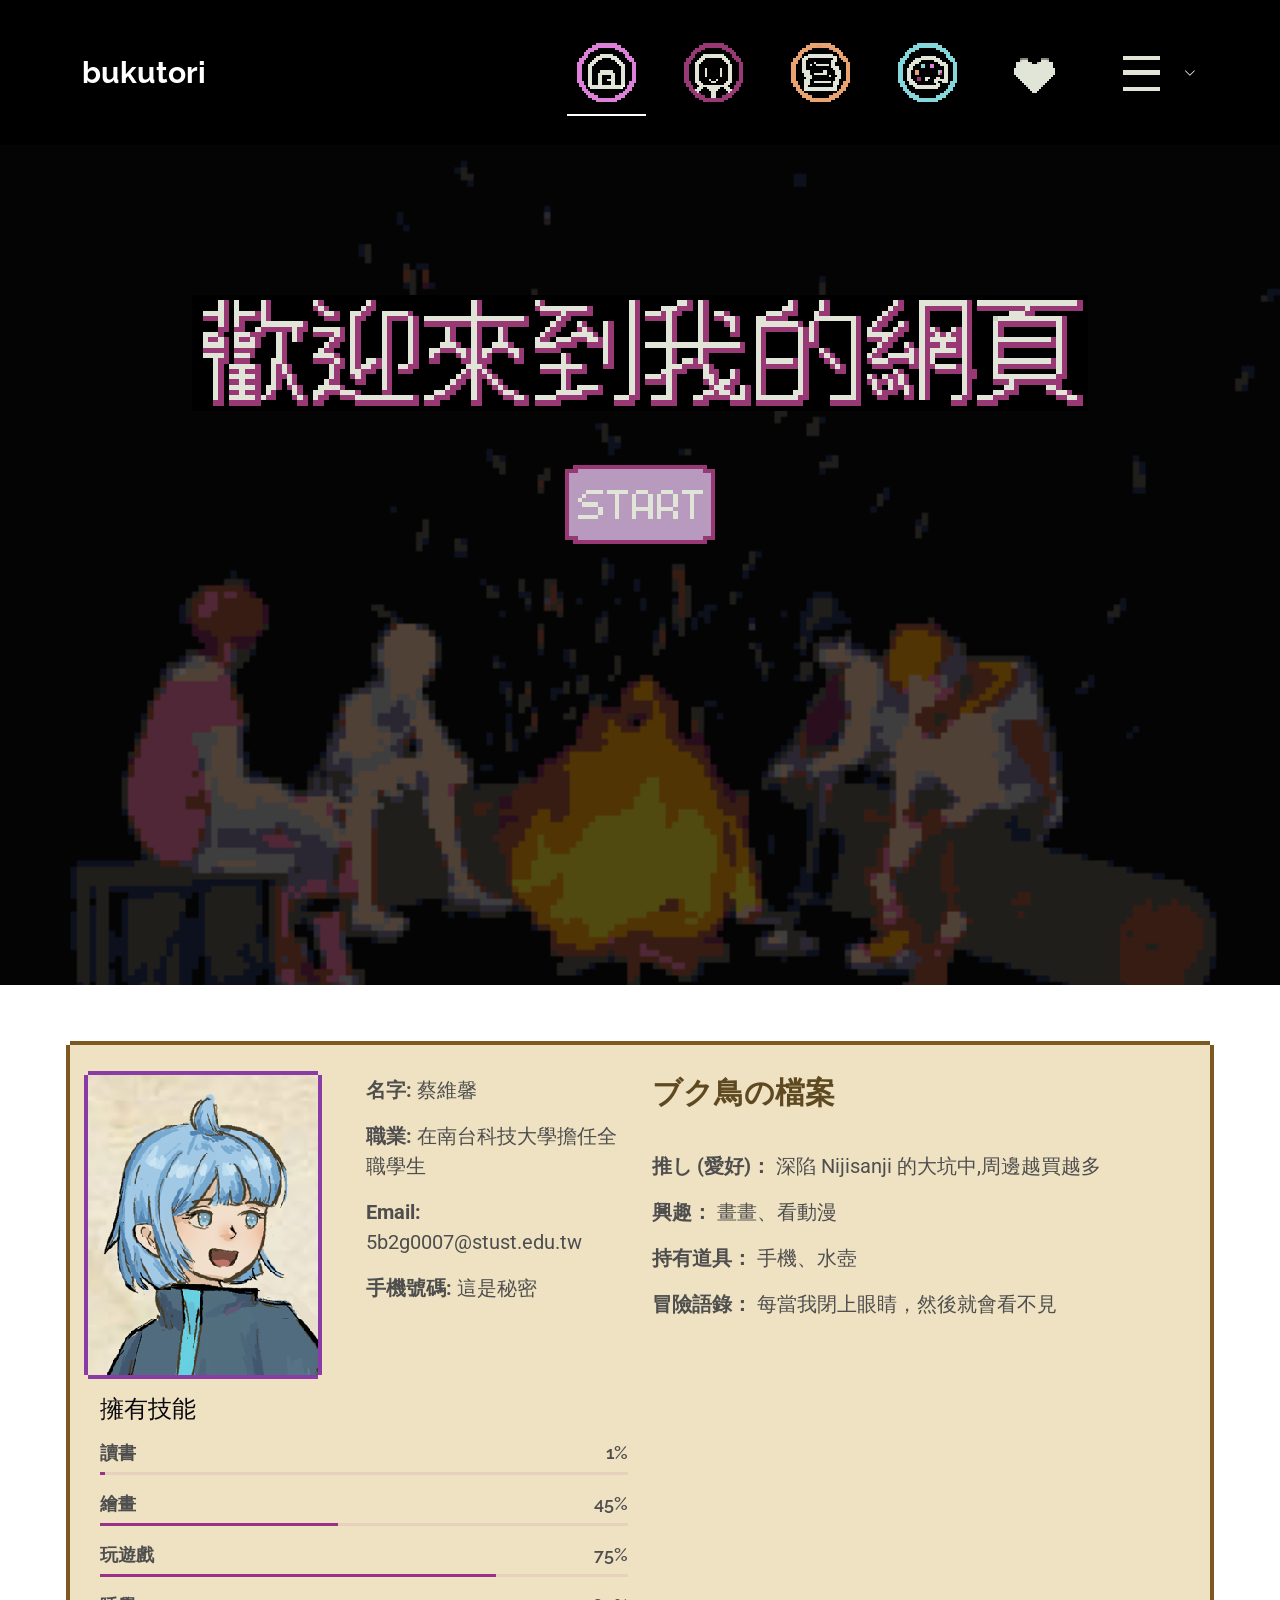
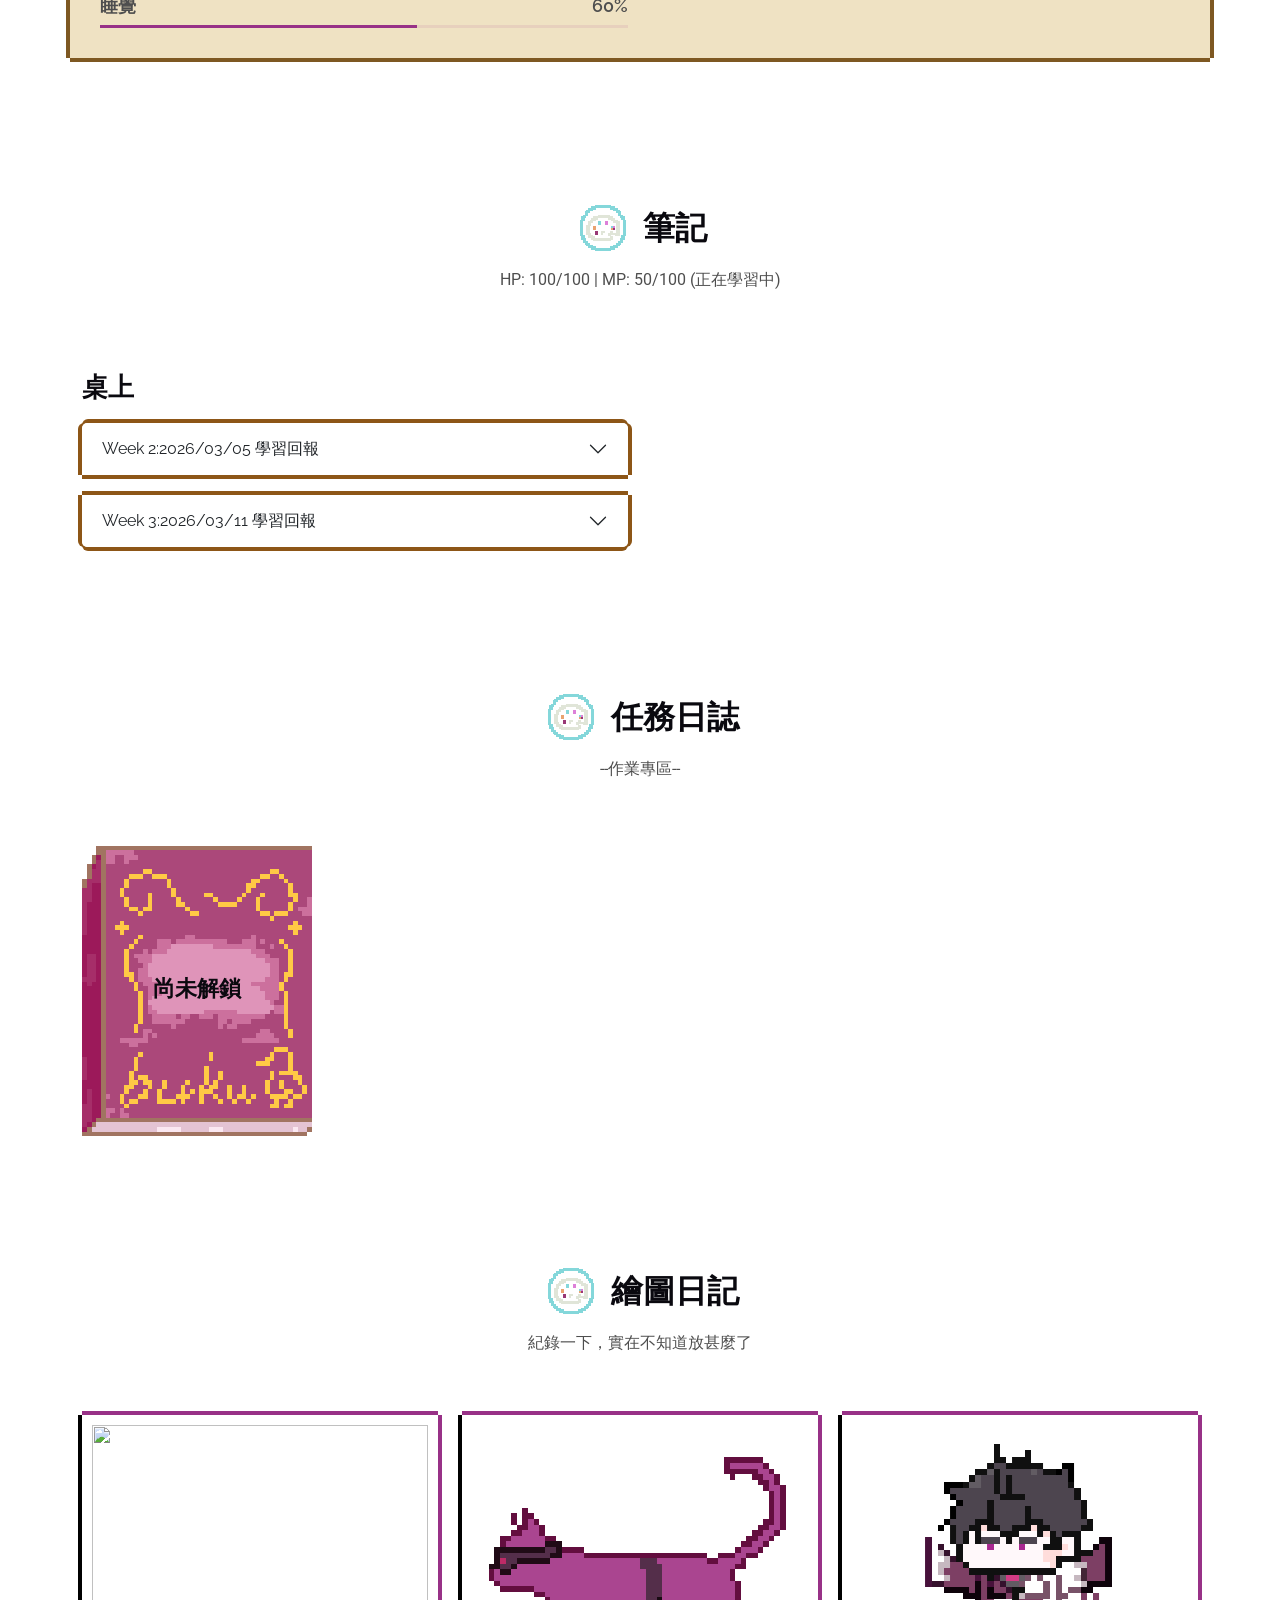
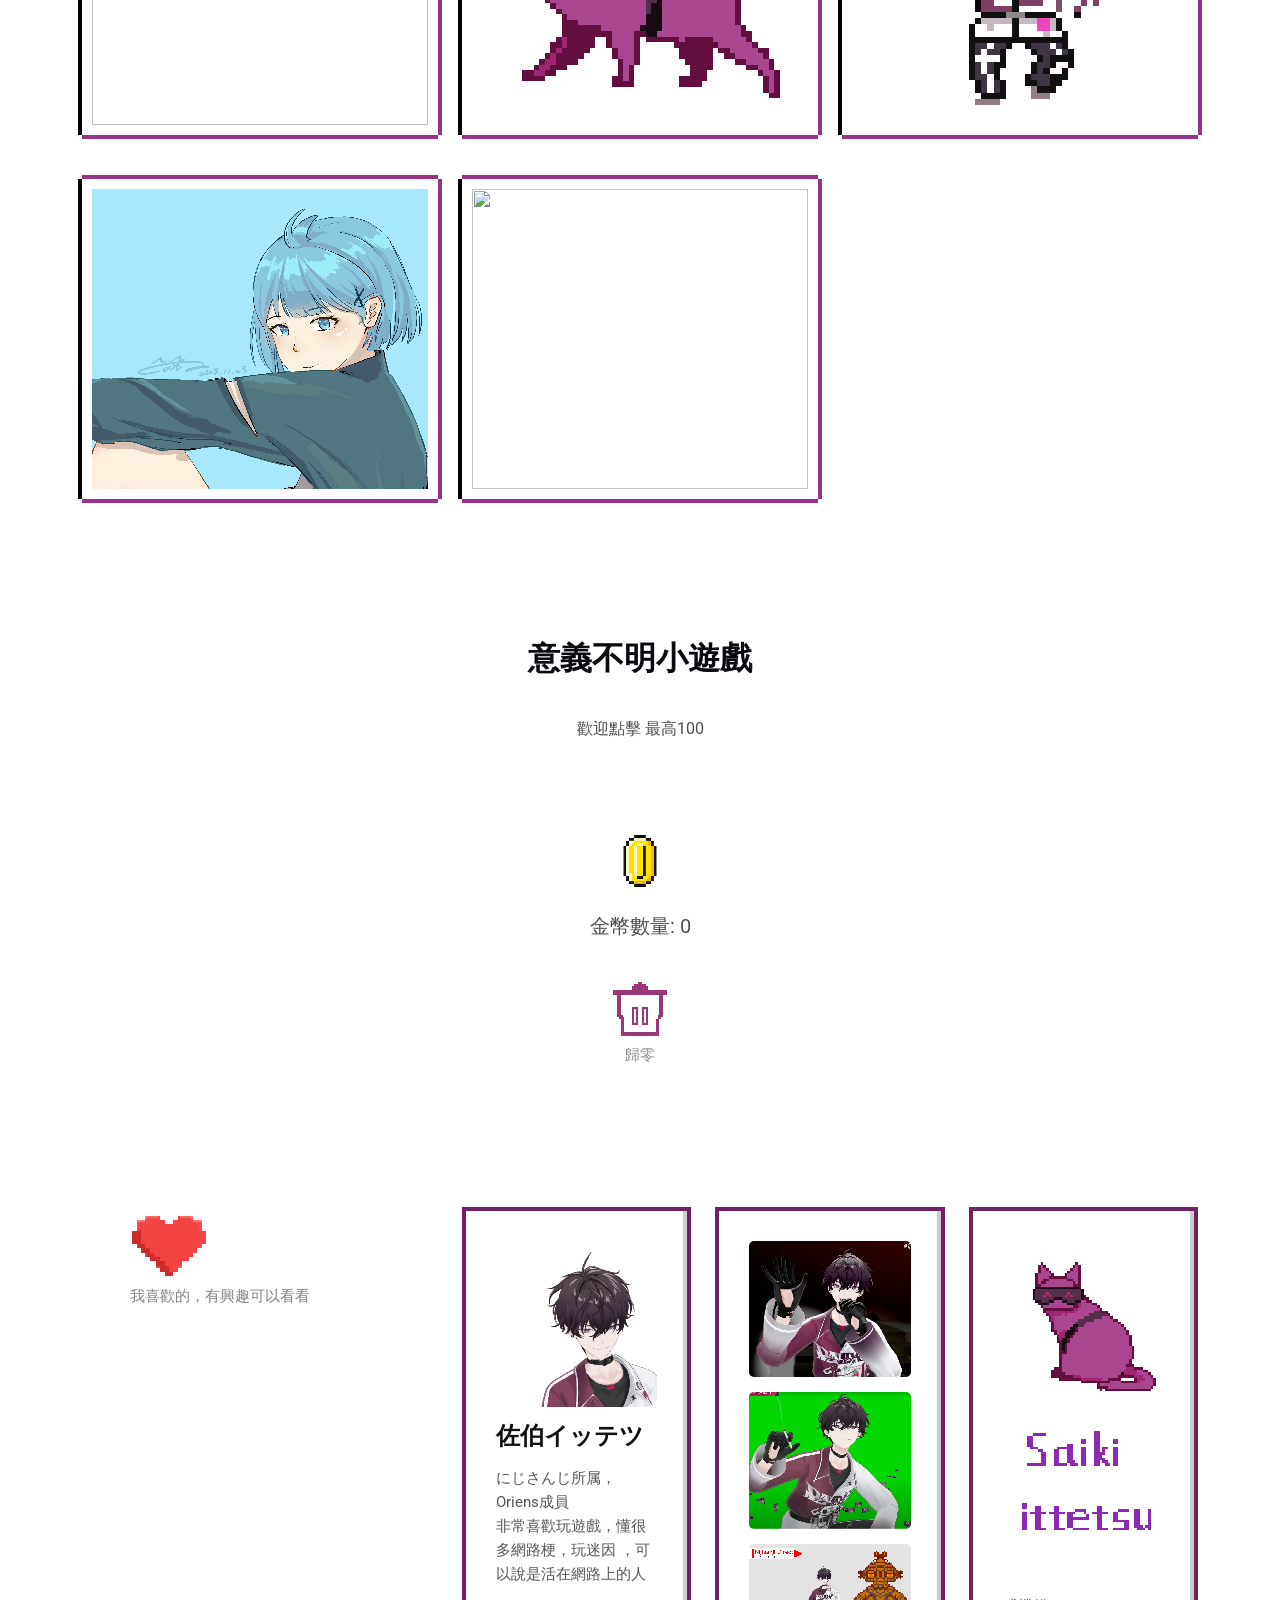
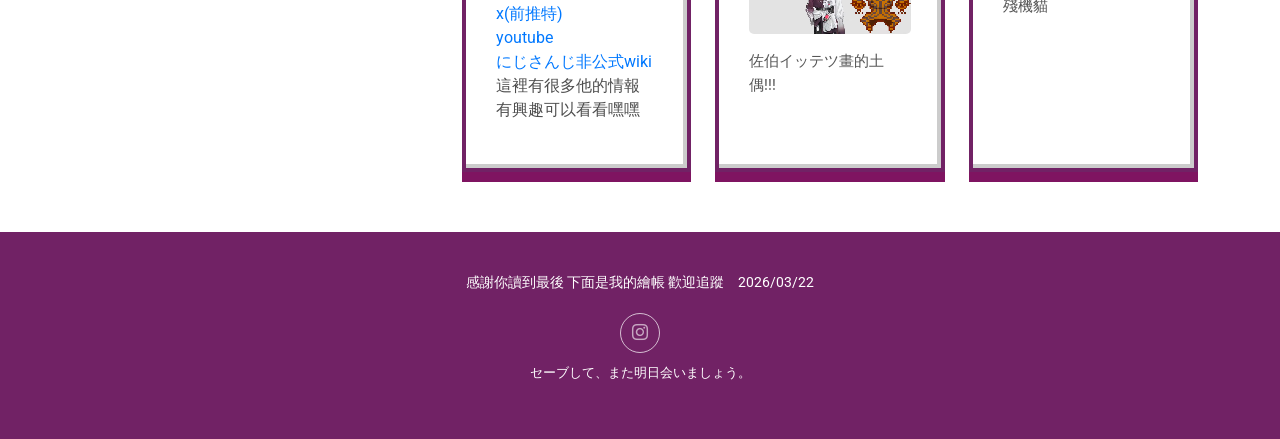
==== index.html @ d14d0353 "增加了新作頁面面" ====
<!DOCTYPE html>
<html lang="en">

<head>
  <meta charset="utf-8">
  <meta content="width=device-width, initial-scale=1.0" name="viewport">
  <title>個人網站</title>
  <meta name="description" content="">
  <meta name="keywords" content="">

  <!-- Favicons -->
  <link href="assets/img/portfolio/saikiittetsu2_scaled_16x_pngcrushed.png" rel="icon">
  <link href="assets/img/apple-touch-icon.png" rel="apple-touch-icon">

  <!-- Fonts -->
  <link href="https://fonts.googleapis.com" rel="preconnect">
  <link href="https://fonts.gstatic.com" rel="preconnect" crossorigin>
  <link href="https://fonts.googleapis.com/css2?family=Roboto:ital,wght@0,100;0,300;0,400;0,500;0,700;0,900;1,100;1,300;1,400;1,500;1,700;1,900&family=Poppins:ital,wght@0,100;0,200;0,300;0,400;0,500;0,600;0,700;0,800;0,900;1,100;1,200;1,300;1,400;1,500;1,600;1,700;1,800;1,900&family=Raleway:ital,wght@0,100;0,200;0,300;0,400;0,500;0,600;0,700;0,800;0,900;1,100;1,200;1,300;1,400;1,500;1,600;1,700;1,800;1,900&display=swap" rel="stylesheet">

  <!-- Vendor CSS Files -->
  <link href="assets/vendor/bootstrap/css/bootstrap.min.css" rel="stylesheet">
  <link href="assets/vendor/bootstrap-icons/bootstrap-icons.css" rel="stylesheet">
  <link href="assets/vendor/aos/aos.css" rel="stylesheet">
  <link href="assets/vendor/glightbox/css/glightbox.min.css" rel="stylesheet">
  <link href="assets/vendor/swiper/swiper-bundle.min.css" rel="stylesheet">

  <!-- Main CSS File -->
  <link href="assets/css/main.css" rel="stylesheet">

  <!-- =======================================================
  * Template Name: DevFolio
  * Template URL: https://bootstrapmade.com/devfolio-bootstrap-portfolio-html-template/
  * Updated: Aug 07 2024 with Bootstrap v5.3.3
  * Author: BootstrapMade.com
  * License: https://bootstrapmade.com/license/
  ======================================================== -->
</head>

<body class="index-page">

  <header id="header" class="header d-flex align-items-center sticky-top">
    <div class="container-fluid container-xl position-relative d-flex align-items-center justify-content-between">

      <a href="index.html" class="logo d-flex align-items-center">
        <!-- Uncomment the line below if you also wish to use an image logo -->
        <!-- <img src="assets/img/logo.png" alt=""> -->
        <h1 class="sitename">bukutori</h1>
      </a>

      <nav id="navmenu" class="navmenu">
  <ul>
    <li>
      <a href="#hero" class="active">
        <img src="assets/img/botton/1.png" alt="首頁" class="nav-pixel-icon">
         </a>
    </li>

    <li>
      <a href="#about">
        <img src="assets/img/botton/12.png" alt="關於我" class="nav-pixel-icon">
      </a>
    </li>

    <li>
      <a href="#services">
        <img src="assets/img/botton/13.png" alt="任務日誌" class="nav-pixel-icon">
      </a>
    </li>

    <li>
      <a href="#portfolio">
        <img src="assets/img/botton/14.png" alt="繪圖日記" class="nav-pixel-icon">
      </a>
    </li>

    <li>
      <a href="#faq">
        <img src="assets/img/like2.png" alt="喜歡的" class="nav-pixel-icon">
      </a>
    </li>
    
    <li class="dropdown">
      <a href="#">
        <img src="assets/img/botton/15.png" alt="快選單" class="nav-pixel-icon">
     <i class="bi bi-chevron-down toggle-dropdown"></i>
      </a>
      <ul>
        <li><a href="world.html">作業1</a></li>
        </ul>
    </li>
  </ul>
  <i class="mobile-nav-toggle d-xl-none bi bi-list"></i>
</nav>
    </div>
  </header>

  <main class="main">
    
    <section id="hero" class="hero section dark-background">

      <img src="assets/img/portfolio/oriens.png" alt="" data-aos="fade-in">

      <div class="container d-flex flex-column align-items-center justify-content-center text-center" data-aos="fade-up" data-aos-delay="100">
        
        <img id="retro-title-logo" src="assets/img/portfolio/123456.png" alt="歡迎來到我的網頁" style="
            image-rendering: pixelated;
            max-width: 70%;          
            height: auto;
            margin: 20px auto 30px auto; 
        ">

        <div style="margin-top: 10px;"> <a href="#about">
            <img src="assets/img/botton/2.png" alt="START" class="pixel-start-btn">
          </a>
        </div>

      </div> </section></main>

    <!-- About Section -->
    <section id="about" class="about section">

      <div class="container" data-aos="fade-up" data-aos-delay="100">

        <div class="row gy-4">
          <div class="col-md-6">

            <div class="row justify-content-between gy-4 ">
              <div class="col-lg-5">
                <img src="assets/img/螢幕擷取畫面 2026-03-18 231330.png" class="img-fluid" alt="">
              </div>
              
              <div class="col-lg-7 about-info ps-lg-5" style="font-size: 20px;">
                <p><strong>名字: </strong> <span>蔡維馨</span></p>
                <p><strong>職業: </strong> <span>在南台科技大學擔任全職學生</span></p>
                <p><strong>Email: </strong> <span>5b2g0007@stust.edu.tw</span></p>
                <p><strong>手機號碼: </strong> <span>這是秘密</span></p>
              </div>
            </div>
            <div class="skills-content skills-animation">

              <h4>擁有技能</h4>

              <div class="progress">
                <span class="skill"><span>讀書</span> <i class="val">1%</i></span>
                <div class="progress-bar-wrap">
                  <div class="progress-bar" role="progressbar" aria-valuenow="1" aria-valuemin="0" aria-valuemax="100"></div>
                </div>
              </div><!-- End Skills Item -->

              <div class="progress">
                <span class="skill"><span>繪畫</span> <i class="val">45%</i></span>
                <div class="progress-bar-wrap">
                  <div class="progress-bar" role="progressbar" aria-valuenow="45" aria-valuemin="0" aria-valuemax="100"></div>
                </div>
              </div><!-- End Skills Item -->

              <div class="progress">
                <span class="skill"><span>玩遊戲</span> <i class="val">75%</i></span>
                <div class="progress-bar-wrap">
                <div class="progress-bar" role="progressbar" aria-valuenow="75" aria-valuemin="0" aria-valuemax="100"></div>
             </div>
              </div><!-- End Skills Item -->

              <div class="progress">
                <span class="skill"><span>睡覺</span> <i class="val">60%</i></span>
                <div class="progress-bar-wrap">
                  <div class="progress-bar" role="progressbar" aria-valuenow="60" aria-valuemin="0" aria-valuemax="100"></div>
                </div>
              </div><!-- End Skills Item -->

            </div>
          </div>

          <div class="col-md-6">
            <div class="about-me">
              <h4>ブク鳥の檔案</h4>
              <p><strong>推し (愛好)：</strong> <span>深陷 Nijisanji 的大坑中,周邊越買越多</span></p>
              <p><strong>興趣：</strong> <span>畫畫、看動漫</span></p>
              <p><strong>持有道具：</strong> <span>手機、水壺</span></p>
              <p><strong>冒險語錄：</strong> <span>每當我閉上眼睛，然後就會看不見</span></p>
            </div>
          </div>
        </div>

      </div>

    </section><!-- /About Section -->

    <!-- Resume Section -->
    <section id="resume" class="resume section">

      <!-- Section Title -->
       <div class="container section-title" data-aos="fade-up">
        <div class="title-wrapper">
          <img src="assets/img/botton/14.png" alt="icon" class="title-icon">
          <h2>筆記</h2>
        </div>
        <p>HP: 100/100 | MP: 50/100 (正在學習中)</p>
      </div>
    <!-- End Section Title -->

      <div class="container">

        <div class="row">

          <div class="col-lg-6" data-aos="fade-up" data-aos-delay="100">
            <h3 class="resume-title">桌上</h3>

            <div class="accordion" id="studyLogAccordion">
  
            <div class="accordion-item" >           
              <h2 class="accordion-header" id="headingOne">
              <button class="accordion-button collapsed" type="button" data-bs-toggle="collapse" data-bs-target="#log1" aria-expanded="false" aria-controls="log1" >
                Week 2:2026/03/05 學習回報
              </button>
            </h2>
            <div id="log1" class="accordion-collapse collapse" aria-labelledby="headingOne" data-bs-parent="#studyLogAccordion">
              <div class="accordion-body" style="background: #f0e0bf; color: #000;">
                <p><em>今天教了：</em></p>
                <ul>
                  <li>border</li>
                  <p>
                  <span style="color: rgb(97, 119, 197);">border-color</span> 顏色預設位置 上(top),右(right), 下(bottom), 左(left)
                   寬度 樣式 顏色<br>
                  <span style="color: rgb(97, 119, 197);">border-radius</span> 園角 border-radius: 10px; /* 輕微圓角 */<br>
                  <span style="color: rgb(97, 119, 197);">border-width</span>：線條的厚度（2px, 0.5rem, thin）border-width: 2px<br>
                  <span style="color: rgb(97, 119, 197);">border-style</span>：線條的樣子。這是必填項，沒寫就看不見<br>
                  <span style="color: rgb(97, 119, 197);">solid</span> (實線)<br>
                  <span style="color: rgb(97, 119, 197);">dashed</span> (虛線)<br>
                  <span style="color: rgb(97, 119, 197);">dotted</span> (點線)<br>
                  <span style="color: rgb(97, 119, 197);">double</span> (雙線)</p>
                  <li>Box Model</li>
                  <p>??待解鎖??</p>
                </ul>
              </div>
            </div>
          </div>
<!--複製區域-->
         <div class="accordion-item">
  <h2 class="accordion-header" id="headingTwo">
    <button class="accordion-button collapsed" type="button" data-bs-toggle="collapse" data-bs-target="#log2" aria-expanded="false" aria-controls="log2" >
      Week 3:2026/03/11 學習回報
    </button>
  </h2>
  <div id="log2" class="accordion-collapse collapse" aria-labelledby="headingTwo" data-bs-parent="#studyLogAccordion">
    <div class="accordion-body" style="background: #f0e0bf; color: #000;">
      <p><em>今天教了：</em></p>
      <ul>
        <li>???待解鎖???</li>
        <li>???待解鎖???</li>
        <li>???待解鎖???</li>
      </ul>
    </div>
  </div>
</div>
<!---->
  </div>

    </section><!-- /Resume Section -->

    <!-- Services Section -->
    <section id="services" class="services section">

      <!-- Section Title -->
       <div class="container section-title" data-aos="fade-up">
        <div class="title-wrapper">
          <img src="assets/img/botton/14.png" alt="icon" class="title-icon">
          <h2>任務日誌</h2>
        </div>
        <p>--作業專區--</p>
      </div>
     <!-- End Section Title -->

      <div class="container">

        <div class="row gy-4">

          <div class="col-lg-4 col-md-6" data-aos="fade-up" data-aos-delay="100">
            <div class="service-item  position-relative">
              <div class="icon"><i class="bi bi-activity"></i></div>
               <a href="world.html" class="stretched-link">
                <h3>尚未解鎖</h3>
              </a>
            </div>
          </div><!-- End Service Item -->

        </div>
      </div>

    </section><!-- /Services Section -->

    <!-- Portfolio Section -->
    <section id="portfolio" class="portfolio section">

      <!-- Section Title -->
      <div class="container section-title" data-aos="fade-up">
        <div class="title-wrapper">
          <img src="assets/img/botton/14.png" alt="icon" class="title-icon">
          <h2>繪圖日記</h2>
        </div>
        <p>紀錄一下，實在不知道放甚麼了</p>
      </div><!-- End Section Title -->

      <div class="container">
        <div class="row gy-4">
          <div class="col-lg-4 col-md-6 portfolio-item isotope-item filter-app">
            <div class="pixel-card" >              
              <img src="assets/img/portfolio/cat0210.png" class="img-fluid" alt="">             
              <div class="portfolio-info" style="padding-top: 15px;">
                <h4 style=" font-size: 14px;">2026生日繪</h4>                
                <a href="assets/img/portfolio/cat0210.png" title="picture 1" data-gallery="portfolio-gallery-app" class="glightbox preview-link"><i class="bi bi-zoom-in"></i></a>                
                
              </div>
            </div>
          </div><!-- End Portfolio Item -->

           <div class="col-lg-4 col-md-6 portfolio-item isotope-item filter-app">
            <div class="pixel-card">              
              <img src="assets/img/portfolio/saikiittetsu2_scaled_16x_pngcrushed.png" class="img-fluid" alt="" >             
              <div class="portfolio-info" style="padding-top: 15px;">
                <h4 style="font-size: 14px;">殘機貓</h4>                
                <a href="assets/img/portfolio/saikiittetsu2_scaled_16x_pngcrushed.png" title="picture 1" data-gallery="portfolio-gallery-app" class="glightbox preview-link"><i class="bi bi-zoom-in"></i></a>                
               
              </div>
            </div>
          </div><!-- End Portfolio Item -->

            <div class="col-lg-4 col-md-6 portfolio-item isotope-item filter-app">
            <div class="pixel-card" >              
              <img src="assets/img/portfolio/saikiittetsu1_scaled_17x_pngcrushed1.png" class="img-fluid" alt="" >             
              <div class="portfolio-info" style="padding-top: 15px;">
                <h4 style=" font-size: 14px;">佐伯イッテツ</h4>                
                <a href="assets/img/portfolio/saikiittetsu1_scaled_17x_pngcrushed1.png" title="picture 1" data-gallery="portfolio-gallery-app" class="glightbox preview-link"><i class="bi bi-zoom-in"></i></a>                
              </div>
            </div>
          </div><!-- End Portfolio Item -->


            <div class="col-lg-4 col-md-6 portfolio-item isotope-item filter-app">
            <div class="pixel-card" >              
              <img src="assets/img/portfolio/cat.png" class="img-fluid" alt="" >             
              <div class="portfolio-info" style="padding-top: 15px;">
                <h4 style=" font-size: 14px;">oc</h4>                
                <a href="assets/img/portfolio/cat.png" title="picture 1" data-gallery="portfolio-gallery-app" class="glightbox preview-link"><i class="bi bi-zoom-in"></i></a>                
              </div>
            </div>
          </div><!-- End Portfolio Item -->

          <div class="col-lg-4 col-md-6 portfolio-item isotope-item filter-app">
            <div class="pixel-card">              
              <img src="assets/img/portfolio/kurisumasu.png" class="img-fluid" alt="" >             
              <div class="portfolio-info" style="padding-top: 15px;">
                <h4 style=" font-size: 14px;">2025聖誕節</h4>                
                <a href="assets/img/portfolio/kurisumasu.png" title="picture 1" data-gallery="portfolio-gallery-app" class="glightbox preview-link"><i class="bi bi-zoom-in"></i></a>                
              </div>
            </div>
          </div><!-- End Portfolio Item -->

          </div><!-- End Portfolio Container -->

        </div>

      </div>

    </section><!-- /Portfolio Section -->

    <!-- Pricing Section -->
    <section id="pricing" class="pricing section">

      <!-- Section Title -->
      <div class="container section-title" data-aos="fade-up">
        <h2>意義不明小遊戲</h2>
        <p>歡迎點擊 最高100</p>
      </div><!-- End Section Title -->

      <div class="coin-system" style="text-align: center; margin: 20px 0;">
        <div id="pixel-coin" style="cursor: pointer; display: inline-block; transition: transform 0.1s;">
          <img src="assets/img/images.png" width="80" style="image-rendering: pixelated;">
        </div>
        
        <div style="margin-top: 10px; font-size:20px">
          金幣數量: <span id="coin-count">0</span> 
        </div>
        
        <div id="max-msg" style="color: red; font-size: 12px; visibility: hidden;">MAX</div>

        <div style="margin-top: 15px;">
          <img id="reset-icon" src="assets/img/reset.png" alt="reset" width="70" style="
            cursor: pointer; 
            image-rendering: pixelated;
            transition: transform 0.1s;
          ">
          <div style="font-size: 15px; color: #888;">歸零</div>
        </div>
      </div>

    </section><!-- /Pricing Section -->

    <!-- Faq Section -->
    <section id="faq" class="faq section">

      <div class="container">

        <div class="row gy-4">

          <div class="col-lg-4" data-aos="fade-up" data-aos-delay="100">
            <div class="content px-xl-5">
              <img src="assets/img/like.png" width="30%" style="image-rendering: pixelated;">
              <p>
                我喜歡的，有興趣可以看看
              </p>
            </div>
          </div>

          <div class="col-lg-8" data-aos="fade-up" data-aos-delay="200">

           <div class="row gy-4">

  <div class="col-xl-4 col-md-6" data-aos="fade-up" data-aos-delay="100">
    <div class="like">
      <div style="text-align: center; margin-bottom: 15px;">
        <img src="assets/img/螢幕擷取畫面 2026-02-10 003146.png" style="width: 100%; border-radius: 10px;">
      </div>
      <h4 style="font-weight: 700; margin-bottom: 15px; color: #111;">佐伯イッテツ</h4>
      <p style="font-size: 15px; color: #555; line-height: 1.6;">
        にじさんじ所属，Oriens成員<br>
        非常喜歡玩遊戲，懂很多網路梗，玩迷因
        ，可以說是活在網路上的人<br>
        </p><a href="https://x.com/Saiki_Supadari"target="_blank">x(前推特)</a><br>
        <a href="https://www.youtube.com/@SaikiIttetsu"target="_blank">youtube</a><br>
         <a href="https://wikiwiki.jp/nijisanji/%E4%BD%90%E4%BC%AF%E3%82%A4%E3%83%83%E3%83%86%E3%83%84"target="_blank">にじさんじ非公式wiki</a><br>
         <p>這裡有很多他的情報 有興趣可以看看嘿嘿</p>
    </div>
  </div>

   <div class="col-xl-4 col-md-6" data-aos="fade-up" data-aos-delay="100">
    <div class="like">
      <div style="text-align: center; margin-bottom: 15px;">
        <img src="assets/img/螢幕擷取畫面 2025-11-26 214844.png" style="width: 100%; border-radius: 5px;">
      </div>
      <div style="text-align: center; margin-bottom: 15px;">
        <img src="assets/img/螢幕擷取畫面 2025-10-19 121448.png" style="width: 100%; border-radius: 5px;">
      </div>  
    <div style="text-align: center; margin-bottom: 15px;">
        <img src="assets/img/螢幕擷取畫面 2026-03-21 233953.png" style="width: 100%; border-radius: 5px;">
      </div>  
       <p style="font-size: 15px; color: #555; line-height: 1.6;">
        佐伯イッテツ畫的土偶!!!</p>    
    </div>
  </div>


   <div class="col-xl-4 col-md-6" data-aos="fade-up" data-aos-delay="100">
    <div class="like">
      <div style="text-align: center; margin-bottom: 15px;">
        <img src="assets/img/saikiittetsu3_scaled_16x_pngcrushed.png" style="width: 100%; border-radius: 10px;">
      </div>
      <div style="text-align: center; margin-bottom: 15px;">
        <img src="assets/img/789911555.png" style="width: 100%; border-radius: 10px;">
      </div>
      <p style="font-size: 15px; color: #555; line-height: 1.6;">
        殘機貓</p>
    </div>
  </div>


</div>
    </section><!-- /Faq Section -->

    <!-- Testimonials Section -->
    

    <!-- Contact Section -->

  </main>

  <footer id="footer" class="footer accent-background">

    <div class="container">
      <div class="copyright text-center ">
        <p>感謝你讀到最後 下面是我的繪帳 歡迎追蹤　2026/03/22</p>
      </div>
      <div class="social-links d-flex justify-content-center">
        <a href="https://www.instagram.com/cat.draw0210/"><i class="bi bi-instagram"></i></a>
      </div>
      <div class="credits">
        <!-- All the links in the footer should remain intact. -->
        <!-- You can delete the links only if you've purchased the pro version. -->
        <!-- Licensing information: https://bootstrapmade.com/license/ -->
        <!-- Purchase the pro version with working PHP/AJAX contact form: [buy-url] -->
        <p>セーブして、また明日会いましょう。</p>
      </div>
    </div>

  </footer>

  <!-- Scroll Top -->
  <a href="#" id="scroll-top" class="scroll-top d-flex align-items-center justify-content-center"><i class="bi bi-arrow-up-short"></i></a>

  <!-- Preloader -->
  <div id="preloader"></div>

  <!-- Vendor JS Files -->
  <script src="assets/vendor/bootstrap/js/bootstrap.bundle.min.js"></script>
  <script src="assets/vendor/php-email-form/validate.js"></script>
  <script src="assets/vendor/aos/aos.js"></script>
  <script src="assets/vendor/typed.js/typed.umd.js"></script>
  <script src="assets/vendor/waypoints/noframework.waypoints.js"></script>
  <script src="assets/vendor/purecounter/purecounter_vanilla.js"></script>
  <script src="assets/vendor/glightbox/js/glightbox.min.js"></script>
  <script src="assets/vendor/imagesloaded/imagesloaded.pkgd.min.js"></script>
  <script src="assets/vendor/isotope-layout/isotope.pkgd.min.js"></script>
  <script src="assets/vendor/swiper/swiper-bundle.min.js"></script>

  <!-- Main JS File -->
  <script src="assets/js/main.js"></script>
  <script>
    let count = localStorage.getItem('myCoinCount') ? parseInt(localStorage.getItem('myCoinCount')) : 0;
    
    const coinBtn = document.getElementById('pixel-coin');
    const countDisplay = document.getElementById('coin-count');
    const maxMsg = document.getElementById('max-msg');
  
    countDisplay.innerText = count;
  
    coinBtn.addEventListener('click', (e) => {
      if (count < 100) {
        count++;
        countDisplay.innerText = count;
        localStorage.setItem('myCoinCount', count);
  
        // 1. 觸發飛出效果
        createFlyingCoin(e.clientX, e.clientY);
  
        // 2. 原本按鈕的跳動特效
        coinBtn.style.transform = "scale(1.2)";
        setTimeout(() => { coinBtn.style.transform = "scale(1)"; }, 100);
  
        if (count === 100) {
          maxMsg.style.visibility = "visible";
          coinBtn.style.filter = "grayscale(100%)";
        }
      }
    });
  
    // 飛出金幣的核心程式
    function createFlyingCoin(x, y) {
      const flyer = document.createElement('img');
      flyer.src = "assets/img/images.png"; // 這裡要確定路徑對喔！
      flyer.className = "flying-coin";
      flyer.style.left = x + 'px';
      flyer.style.top = y + 'px';
      
      // 隨機噴射角度
      const destX = (Math.random() - 0.5) * 200; 
      const destY = -100 - (Math.random() * 100);
      flyer.style.setProperty('--destX', destX + 'px');
      flyer.style.setProperty('--destY', destY + 'px');
  
      document.body.appendChild(flyer);
  
      // 動畫結束後自動刪除，不然網頁會卡住
      flyer.addEventListener('animationend', () => {
        flyer.remove();
      });
    }
  </script>
</body>

</html>
---- assets/css/main.css ----
/**
* Template Name: DevFolio
* Template URL: https://bootstrapmade.com/devfolio-bootstrap-portfolio-html-template/
* Updated: Aug 07 2024 with Bootstrap v5.3.3
* Author: BootstrapMade.com
* License: https://bootstrapmade.com/license/
*/

/*--------------------------------------------------------------
# Font & Color Variables
# Help: https://bootstrapmade.com/color-system/
--------------------------------------------------------------*/
/* Fonts */
:root {
  --default-font: "Roboto",  system-ui, -apple-system, "Segoe UI", Roboto, "Helvetica Neue", Arial, "Noto Sans", "Liberation Sans", sans-serif, "Apple Color Emoji", "Segoe UI Emoji", "Segoe UI Symbol", "Noto Color Emoji";
  --heading-font: "Raleway",  sans-serif;
  --nav-font: "Poppins",  sans-serif;
}

/* Global Colors - The following color variables are used throughout the website. Updating them here will change the color scheme of the entire website */
:root { 
  --background-color: #ffffff; /* Background color for the entire website, including individual sections */
  --default-color: #4e4e4e; /* Default color used for the majority of the text content across the entire website */
  --heading-color: #0a090f; /* Color for headings, subheadings and title throughout the website */
  --accent-color: #0078ff; /* Accent color that represents your brand on the website. It's used for buttons, links, and other elements that need to stand out */
  --surface-color: #ffffff; /* The surface color is used as a background of boxed elements within sections, such as cards, icon boxes, or other elements that require a visual separation from the global background. */
  --contrast-color: #ffffff; /* Contrast color for text, ensuring readability against backgrounds of accent, heading, or default colors. */
}

/* Nav Menu Colors - The following color variables are used specifically for the navigation menu. They are separate from the global colors to allow for more customization options */
:root {
  --nav-color: #ffffff;  /* The default color of the main navmenu links */
  --nav-hover-color: #ffffff; /* Applied to main navmenu links when they are hovered over or active */
  --nav-mobile-background-color: #ffffff; /* Used as the background color for mobile navigation menu */
  --nav-dropdown-background-color: #ffffff; /* Used as the background color for dropdown items that appear when hovering over primary navigation items */
  --nav-dropdown-color: #212529; /* Used for navigation links of the dropdown items in the navigation menu. */
  --nav-dropdown-hover-color: #0078ff; /* Similar to --nav-hover-color, this color is applied to dropdown navigation links when they are hovered over. */
}

/* Color Presets - These classes override global colors when applied to any section or element, providing reuse of the sam color scheme. */

.light-background {
  --background-color: #f9f9f9;
  --surface-color: #ffffff;
}

.dark-background {
  --background-color: #060606;
  --default-color: #ffffff;
  --heading-color: #ffffff;
  --surface-color: #252525;
  --contrast-color: #ffffff;
}

.accent-background {
  --background-color: #0078ff;
  --default-color: #ffffff;
  --heading-color: #ffffff;
  --accent-color: #ffffff;
  --surface-color: #3393ff;
  --contrast-color: #ffffff;
}

/* Smooth scroll */
:root {
  scroll-behavior: smooth;
}

/*--------------------------------------------------------------
# General Styling & Shared Classes
--------------------------------------------------------------*/
body {
  color: var(--default-color);
  background-color: var(--background-color);
  font-family: var(--default-font);
}

a {
  color: var(--accent-color);
  text-decoration: none;
  transition: 0.3s;
}

a:hover {
  color: color-mix(in srgb, var(--accent-color), transparent 25%);
  text-decoration: none;
}

h1,
h2,
h3,
h4,
h5,
h6 {
  color: var(--heading-color);
  font-family: var(--heading-font);
}

/* PHP Email Form Messages
------------------------------*/
.php-email-form .error-message {
  display: none;
  background: #df1529;
  color: #ffffff;
  text-align: left;
  padding: 15px;
  margin-bottom: 24px;
  font-weight: 600;
}

.php-email-form .sent-message {
  display: none;
  color: #ffffff;
  background: #059652;
  text-align: center;
  padding: 15px;
  margin-bottom: 24px;
  font-weight: 600;
}

.php-email-form .loading {
  display: none;
  background: var(--surface-color);
  text-align: center;
  padding: 15px;
  margin-bottom: 24px;
}

.php-email-form .loading:before {
  content: "";
  display: inline-block;
  border-radius: 50%;
  width: 24px;
  height: 24px;
  margin: 0 10px -6px 0;
  border: 3px solid var(--accent-color);
  border-top-color: var(--surface-color);
  animation: php-email-form-loading 1s linear infinite;
}

@keyframes php-email-form-loading {
  0% {
    transform: rotate(0deg);
  }

  100% {
    transform: rotate(360deg);
  }
}

/*--------------------------------------------------------------
# Global Header
--------------------------------------------------------------*/
.header {
  --background-color: #000000;
  --default-color: #ffffff;
  --heading-color: #ffffff;
  color: var(--default-color);
  background-color: var(--background-color);
  padding: 20px 0;
  transition: all 0.5s;
  z-index: 997;
}

.header .logo {
  line-height: 1;
}

.header .logo img {
  max-height: 32px;
  margin-right: 8px;
}

.header .logo h1 {
  font-size: 30px;
  margin: 0;
  font-weight: 700;
  color: var(--heading-color);
}

.scrolled .header {
  box-shadow: 0px 0 18px rgba(0, 0, 0, 0.1);
}

/*--------------------------------------------------------------
# Navigation Menu
--------------------------------------------------------------*/
/* Desktop Navigation */
@media (min-width: 1200px) {
  .navmenu {
    padding: 0;
  }

  .navmenu ul {
    margin: 0;
    padding: 0;
    display: flex;
    list-style: none;
    align-items: center;
  }

  .navmenu li {
    position: relative;
  }

  .navmenu>ul>li {
    white-space: nowrap;
    padding: 15px 14px;
  }

  .navmenu>ul>li:last-child {
    padding-right: 0;
  }

  .navmenu a,
  .navmenu a:focus {
    color: var(--nav-color);
    font-size: 15px;
    padding: 0 2px;
    font-family: var(--nav-font);
    font-weight: 400;
    display: flex;
    align-items: center;
    justify-content: space-between;
    white-space: nowrap;
    transition: 0.3s;
    position: relative;
  }
/* 讓導覽列的像素圖示保持清晰 */
.nav-pixel-icon {
  width: 75px;          /* 調整你想要顯示的大小 */
  height: auto;
  image-rendering: pixelated; /* 確保像素點不會模糊 */    /* 與文字水平對齊 */     
}
/* 讓圖片在滑鼠移上去時有一點動態感 */
.navmenu a:hover .nav-pixel-icon {
  transform: scale(1.1);
  transition: 0.1s;
}
  .navmenu a i,
  .navmenu a:focus i {
    font-size: 12px;
    line-height: 0;
    margin-left: 5px;
    transition: 0.3s;
  }



  
  .navmenu>ul>li>a:before {
    content: "";
    position: absolute;
    width: 100%;
    height: 2px;
    bottom: -6px;
    left: 0;
    background-color: var(--nav-hover-color);
    visibility: hidden;
    width: 0px;
    transition: all 0.3s ease-in-out 0s;
  }

  .navmenu a:hover:before,
  .navmenu li:hover>a:before,
  .navmenu .active:before {
    visibility: visible;
    width: 100%;
  }

  .navmenu li:hover>a,
  .navmenu .active,
  .navmenu .active:focus {
    color: var(--nav-hover-color);
  }

  .navmenu .dropdown ul {
    margin: 0;
    padding: 10px 0;
    background: var(--nav-dropdown-background-color);
    display: block;
    position: absolute;
    visibility: hidden;
    left: 14px;
    top: 130%;
    opacity: 0;
    transition: 0.3s;
    border-radius: 4px;
    z-index: 99;
    box-shadow: 0px 0px 30px rgba(0, 0, 0, 0.1);
  }

  .navmenu .dropdown ul li {
    min-width: 200px;
  }

  .navmenu .dropdown ul a {
    padding: 10px 20px;
    font-size: 15px;
    text-transform: none;
    color: var(--nav-dropdown-color);
  }

  .navmenu .dropdown ul a i {
    font-size: 12px;
  }

  .navmenu .dropdown ul a:hover,
  .navmenu .dropdown ul .active:hover,
  .navmenu .dropdown ul li:hover>a {
    color: var(--nav-dropdown-hover-color);
  }

  .navmenu .dropdown:hover>ul {
    opacity: 1;
    top: 100%;
    visibility: visible;
  }

  .navmenu .dropdown .dropdown ul {
    top: 0;
    left: -90%;
    visibility: hidden;
  }

  .navmenu .dropdown .dropdown:hover>ul {
    opacity: 1;
    top: 0;
    left: -100%;
    visibility: visible;
  }
}

/* Mobile Navigation */
@media (max-width: 1199px) {
  .mobile-nav-toggle {
    color: var(--nav-color);
    font-size: 28px;
    line-height: 0;
    margin-right: 10px;
    cursor: pointer;
    transition: color 0.3s;
  }

  .navmenu {
    padding: 0;
    z-index: 9997;
  }

  .navmenu ul {
    display: none;
    list-style: none;
    position: absolute;
    inset: 60px 20px 20px 20px;
    padding: 10px 0;
    margin: 0;
    border-radius: 6px;
    background-color: var(--nav-mobile-background-color);
    border: 1px solid color-mix(in srgb, var(--default-color), transparent 90%);
    box-shadow: none;
    overflow-y: auto;
    transition: 0.3s;
    z-index: 9998;
  }

  .navmenu a,
  .navmenu a:focus {
    color: var(--nav-dropdown-color);
    padding: 10px 20px;
    font-family: var(--nav-font);
    font-size: 17px;
    font-weight: 500;
    display: flex;
    align-items: center;
    justify-content: space-between;
    white-space: nowrap;
    transition: 0.3s;
  }

  .navmenu a i,
  .navmenu a:focus i {
    font-size: 12px;
    line-height: 0;
    margin-left: 5px;
    width: 30px;
    height: 30px;
    display: flex;
    align-items: center;
    justify-content: center;
    border-radius: 50%;
    transition: 0.3s;
    background-color: color-mix(in srgb, var(--accent-color), transparent 90%);
  }

  .navmenu a i:hover,
  .navmenu a:focus i:hover {
    background-color: var(--accent-color);
    color: var(--contrast-color);
  }

  .navmenu a:hover,
  .navmenu .active,
  .navmenu .active:focus {
    color: var(--nav-dropdown-hover-color);
  }

  .navmenu .active i,
  .navmenu .active:focus i {
    background-color: var(--accent-color);
    color: var(--contrast-color);
    transform: rotate(180deg);
  }

  .navmenu .dropdown ul {
    position: static;
    display: none;
    z-index: 99;
    padding: 10px 0;
    margin: 10px 20px;
    background-color: var(--nav-dropdown-background-color);
    transition: all 0.5s ease-in-out;
  }

  .navmenu .dropdown ul ul {
    background-color: rgba(33, 37, 41, 0.1);
  }

  .navmenu .dropdown>.dropdown-active {
    display: block;
    background-color: rgba(33, 37, 41, 0.03);
  }

  .mobile-nav-active {
    overflow: hidden;
  }

  .mobile-nav-active .mobile-nav-toggle {
    color: #fff;
    position: absolute;
    font-size: 32px;
    top: 15px;
    right: 15px;
    margin-right: 0;
    z-index: 9999;
  }

  .mobile-nav-active .navmenu {
    position: fixed;
    overflow: hidden;
    inset: 0;
    background: rgba(33, 37, 41, 0.8);
    transition: 0.3s;
  }

  .mobile-nav-active .navmenu>ul {
    display: block;
  }
}

/*--------------------------------------------------------------
# Global Footer
--------------------------------------------------------------*/
.footer {
  color: var(--default-color);
  background-color: #712265;
  font-size: 14px;
  padding: 40px 0;
  position: relative;
}

.footer .copyright p {
  margin-bottom: 0;
}

.footer .social-links {
  margin-top: 20px;
}

.footer .social-links a {
  display: flex;
  align-items: center;
  justify-content: center;
  width: 40px;
  height: 40px;
  border-radius: 50%;
  border: 1px solid color-mix(in srgb, var(--default-color), transparent 30%);
  font-size: 16px;
  color: color-mix(in srgb, var(--default-color), transparent 40%);
  margin: 0 5px;
  transition: 0.3s;
}

.footer .social-links a:hover {
  color: var(--default-color);
  border-color: var(--default-color);
}

.footer .credits {
  margin-top: 10px;
  font-size: 13px;
  text-align: center;
}

.footer .credits a {
  color: color-mix(in srgb, var(--default-color), transparent 30%);
}

/*--------------------------------------------------------------
# Preloader
--------------------------------------------------------------*/
#preloader {
  position: fixed;
  inset: 0;
  z-index: 999999;
  overflow: hidden;
  background: var(--background-color);
  transition: all 0.6s ease-out;
}

#preloader:before {
  content: "";
  position: fixed;
  top: calc(50% - 30px);
  left: calc(50% - 30px);
  border: 6px solid #ffffff;
  border-color: var(--accent-color) transparent var(--accent-color) transparent;
  border-radius: 50%;
  width: 60px;
  height: 60px;
  animation: animate-preloader 1.5s linear infinite;
}

@keyframes animate-preloader {
  0% {
    transform: rotate(0deg);
  }

  100% {
    transform: rotate(360deg);
  }
}

/*--------------------------------------------------------------
# Scroll Top Button
--------------------------------------------------------------*/
.scroll-top {
  position: fixed;
  visibility: hidden;
  opacity: 0;
  right: 15px;
  bottom: -15px;
  z-index: 99999;
  background-color: var(--accent-color);
  width: 44px;
  height: 44px;
  border-radius: 50px;
  transition: all 0.4s;
}

.scroll-top i {
  font-size: 24px;
  color: var(--contrast-color);
  line-height: 0;
}

.scroll-top:hover {
  background-color: color-mix(in srgb, var(--accent-color), transparent 20%);
  color: var(--contrast-color);
}

.scroll-top.active {
  visibility: visible;
  opacity: 1;
  bottom: 15px;
}

/*--------------------------------------------------------------
# Disable aos animation delay on mobile devices
--------------------------------------------------------------*/
@media screen and (max-width: 768px) {
  [data-aos-delay] {
    transition-delay: 0 !important;
  }
}

/*--------------------------------------------------------------
# Global Page Titles & Breadcrumbs
--------------------------------------------------------------*/
.page-title {
  --background-color: color-mix(in srgb, var(--default-color), transparent 96%);
  color: var(--default-color);
  background-color: var(--background-color);
  padding: 25px 0;
  position: relative;
}

.page-title h1 {
  font-size: 24px;
  font-weight: 700;
}

.page-title .breadcrumbs ol {
  display: flex;
  flex-wrap: wrap;
  list-style: none;
  padding: 0;
  margin: 0;
  font-size: 14px;
  font-weight: 400;
}

.page-title .breadcrumbs ol li+li {
  padding-left: 10px;
}

.page-title .breadcrumbs ol li+li::before {
  content: "/";
  display: inline-block;
  padding-right: 10px;
  color: color-mix(in srgb, var(--default-color), transparent 70%);
}

/*--------------------------------------------------------------
# Global Sections
--------------------------------------------------------------*/
section,
.section {
  color: var(--default-color);
  background-color: var(--background-color);
  padding: 60px 0;
  scroll-margin-top: 92px;
  overflow: clip;
}

@media (max-width: 1199px) {

  section,
  .section {
    scroll-margin-top: 76px;
  }
}

/*--------------------------------------------------------------
# Global Section Titles
--------------------------------------------------------------*/
.section-title {
  text-align: center;
  padding-bottom: 60px;
  position: relative;
}

.section-title h2 {
  font-size: 32px;
  font-weight: 700;
  margin-bottom: 20px;
  padding-bottom: 20px;
  position: relative;
}



.section-title p {
  margin-bottom: 0;
  text-align: center;
}

/*--------------------------------------------------------------
# Hero Section
--------------------------------------------------------------*/
.hero {
  width: 100%;
  min-height: calc(100vh - 92px);
  position: relative;
  padding: 60px 0;
  display: flex;
  align-items: center;
  justify-content: center;
}

.hero img {
  position: absolute;
  inset: 0;
  display: block;
  width: 100%;
  height: 100%;
  object-fit: cover;
  z-index: 1;
}

.hero:before {
  content: "";
  background: color-mix(in srgb, var(--background-color), transparent 30%);
  position: absolute;
  inset: 0;
  z-index: 2;
}

.hero .container {
  display: flex !important;
  flex-direction: column !important;
  
  /* 🏆 關鍵修正：把 'center' 改為 'flex-start' 🏆 */
  /* 這會讓內容不再強制垂直置中，而是從頂部開始排隊 */
  justify-content: flex-start !important; 
  
  align-items: center !important; /* 保持水平置中 */
  
  /* 給容器一點頂部內距，防止東西貼到最上面 */
  padding-top: 10vh !important; 
  min-height: 80vh; /* 確保容器夠高 */
  z-index: 3;
}
.pixel-start-btn{
  z-index: 4
}
.hero h2 {
  margin: 0;
  font-size: 64px;
  font-weight: 700;
}

.hero p {
  margin: 5px 0 0 0;
  font-size: 36px;
  font-weight: 600;
}

.hero p span {
  letter-spacing: 1px;
}


@media (max-width: 768px) {
  .hero h2 {
    font-size: 32px;
  }

  .hero p {
    font-size: 20px;
  }
}

/*--------------------------------------------------------------
# About Section
--------------------------------------------------------------*/
.about .container {
  background-color: #efe2c3;
  padding: 0px; margin-bottom: 20px; box-shadow: 0 4px 0 0 #7e5822, 0 -4px 0 0 #7e5822, 4px 0 0 0 #7e5822, -4px 0 0 0 #7e5822;
  padding: 30px;
  
}

.about .skills-content h5 {
  font-size: 18px;
  font-weight: 700;
  margin: 30px 0 15px 0;
}

.about .progress {
  height: 36px;
  display: block;
  background: none;
  border-radius: 0;
  margin-top: 15px;
}

.about .progress .skill {

  color: var(--default-color);
  padding: 0;
  margin: 0 0 6px 0;
  text-transform: uppercase;
  display: block;
  font-weight: 600;
  font-family: var(--heading-font);
  font-size: 18px;
}

.about .progress .skill .val {
  float: right;
  font-style: normal;
}

.about .progress-bar-wrap {
  background: color-mix(in srgb, #983187, transparent 90%);
  height: 10px;
}


.about .progress-bar {
  width: 1px;
  height: 10px;
  transition: 0.9s;
  background-color: #983187;
}

.about .about-me h4 {
  font-size: 30px;
  color: #5f4921;
  position: relative;
  padding-bottom: 10px;
  margin-bottom: 30px;
  font-weight: 700;
}


.about .about-me p {
  font-size: 20px;
}

/*--------------------------------------------------------------
# Resume Section
--------------------------------------------------------------*/
.resume .resume-title {
  color: var(--heading-color);
  font-size: 26px;
  font-weight: 700;
  margin-top: 20px;
  margin-bottom: 20px;
}

.resume .resume-item {
  padding: 0 0 20px 20px;
  margin-top: -2px;
  border-left: 2px solid var(--accent-color);
  position: relative;
}

.resume .resume-item h4 {
  line-height: 18px;
  font-size: 18px;
  font-weight: 600;
  text-transform: uppercase;
  color: color-mix(in srgb, var(--default-color), transparent 20%);
  margin-bottom: 10px;
}

.resume .resume-item h5 {
  font-size: 16px;
  padding: 5px 15px;
  display: inline-block;
  font-weight: 600;
  margin-bottom: 10px;
}

.resume .resume-item ul {
  padding-left: 20px;
}

.resume .resume-item ul li {
  padding-bottom: 10px;
}

.resume .resume-item:last-child {
  padding-bottom: 0;
}

.resume .resume-item::before {
  content: "";
  position: absolute;
  width: 16px;
  height: 16px;
  border-radius: 50px;
  left: -9px;
  top: 0;
  background: var(--background-color);
  border: 2px solid var(--accent-color);
}

/*--------------------------------------------------------------
# Services Section
--------------------------------------------------------------*/
.services .service-item {
 /* 1. 只保留背景圖片設置，並加上 !important 確保覆蓋原本的樣式 */
  background-image: url('../img/botton/book.png') !important; 
  background-size: cover;       /* 圖片鋪滿 */
  background-position: center;  /* 圖片居中 */
  background-repeat: no-repeat; /* 不重複 */
  padding: 0 !important;
  display: flex;
  flex-direction: column;   /* 讓內容由上而下排列 */
  justify-content: center;  /* 垂直置中 */
  align-items: center;
  /* 4. 為了讓圖片能顯示出來，我們需要手動設置一個高度 */
  /* 您可以根據您的圖片比例和需要調整這個高度值，例如 300px, 400px 等 */
  height: 300px; 
  
  /* 5. 確保圖片能撐滿整個容器的寬度 */
  width: 230px;
  image-rendering: pixelated;

}
.services .service-item .icon {
  display: none;
}
.services .service-item h3 {
  font-weight: 700;
  margin: 10px 0 15px 0;
  font-size: 22px;
  transition: ease-in-out 0.3s;
  text-align: center;
}

.services .service-item p {
  line-height: 24px;
  font-size: 14px;
  margin-bottom: 0;
}

@media (min-width: 1365px) {
  .services .service-item:hover {
    transform: translateY(-10px);
    border-color: var(--accent-color);
  }

  .services .service-item:hover h3 {
    color: #ffc400;
  }
}

/*--------------------------------------------------------------
# Stats Section
--------------------------------------------------------------*/
.stats {
  position: relative;
  padding: 120px 0;
}

.stats img {
  position: absolute;
  inset: 0;
  display: block;
  width: 100%;
  height: 100%;
  object-fit: cover;
  z-index: 1;
}

.stats:before {
  content: "";
  background: color-mix(in srgb, var(--background-color), transparent 40%);
  position: absolute;
  inset: 0;
  z-index: 2;
}

.stats .container {
  position: relative;
  z-index: 3;
}

.stats .stats-item {
  padding: 30px;
  width: 100%;
}

.stats .stats-item span {
  font-size: 48px;
  display: block;
  color: var(--default-color);
  font-weight: 700;
}

.stats .stats-item p {
  padding: 0;
  margin: 0;
  font-family: var(--heading-font);
  font-size: 16px;
  font-weight: 700;
  color: color-mix(in srgb, var(--default-color), transparent 40%);
}

/*--------------------------------------------------------------
# Portfolio Section
--------------------------------------------------------------*/
.portfolio .portfolio-filters {
  padding: 0;
  margin: 0 auto 20px auto;
  list-style: none;
  text-align: center;
}

.portfolio .portfolio-filters li {
  cursor: pointer;
  display: inline-block;
  padding: 0;
  font-size: 16px;
  font-weight: 600;
  margin: 0 10px;
  line-height: 1;
  text-transform: uppercase;
  margin-bottom: 5px;
  transition: all 0.3s ease-in-out;
}

.portfolio .portfolio-filters li:hover,
.portfolio .portfolio-filters li.filter-active {
  color: var(--accent-color);
}

.portfolio .portfolio-filters li:first-child {
  margin-left: 0;
}

.portfolio .portfolio-filters li:last-child {
  margin-right: 0;
}

@media (max-width: 575px) {
  .portfolio .portfolio-filters li {
    font-size: 14px;
    margin: 0 5px;
  }
}

.portfolio .portfolio-item {
  position: relative;
}

.portfolio .portfolio-item .portfolio-info {
  opacity: 0;
  position: absolute;
  left: 30px;
  right: 30px;
  bottom: 0;
  z-index: 3;
  transition: all ease-in-out 0.3s;
  background: color-mix(in srgb, var(--background-color), transparent 10%);
  padding: 15px;
}

.portfolio .portfolio-item .portfolio-info h4 {
  font-size: 18px;
  font-weight: 600;
  padding-right: 50px;
}

.portfolio .portfolio-item .portfolio-info p {
  color: color-mix(in srgb, var(--default-color), transparent 30%);
  font-size: 14px;
  margin-bottom: 0;
  padding-right: 50px;
}

.portfolio .portfolio-item .portfolio-info .preview-link,
.portfolio .portfolio-item .portfolio-info .details-link {
  position: absolute;
  right: 50px;
  font-size: 24px;
  top: calc(50% - 14px);
  color: color-mix(in srgb, var(--default-color), transparent 30%);
  transition: 0.3s;
  line-height: 0;
}

.portfolio .portfolio-item .portfolio-info .preview-link:hover,
.portfolio .portfolio-item .portfolio-info .details-link:hover {
  color: var(--accent-color);
}

.portfolio .portfolio-item .portfolio-info .details-link {
  right: 14px;
  font-size: 28px;
}

.portfolio .portfolio-item:hover .portfolio-info {
  opacity: 1;
  bottom: 20px;
}

/*--------------------------------------------------------------
# Pricing Section
--------------------------------------------------------------*/
.pricing .pricing-item {
  border-bottom: 1px dashed color-mix(in srgb, var(--default-color), transparent 60%);
  width: 100%;
  height: 100%;
  padding: 0 0 15px 0;
}

.pricing .pricing-item h3 {
  margin: 0;
  font-size: 20px;
  font-weight: 600;
}

.pricing .pricing-item h4 {
  margin: 0;
  font-size: 18px;
  color: var(--accent-color);
}

/*--------------------------------------------------------------
# Faq Section
--------------------------------------------------------------*/
.faq .content h3 {
  font-weight: 400;
  font-size: 34px;
}

.faq .content p {
  font-size: 15px;
  color: color-mix(in srgb, var(--default-color), transparent 30%);
}

.faq .faq-container .faq-item {
  background-color: var(--surface-color);
  position: relative;
  padding: 20px;
  margin-bottom: 20px;
  box-shadow: 0px 5px 25px 0px rgba(0, 0, 0, 0.1);
  overflow: hidden;
}

.faq .faq-container .faq-item:last-child {
  margin-bottom: 0;
}

.faq .faq-container .faq-item h3 {
  font-weight: 600;
  font-size: 18px;
  line-height: 24px;
  margin: 0 30px 0 0;
  transition: 0.3s;
  cursor: pointer;
  display: flex;
  align-items: flex-start;
}

.faq .faq-container .faq-item h3 .num {
  color: var(--accent-color);
  padding-right: 5px;
}

.faq .faq-container .faq-item h3:hover {
  color: var(--accent-color);
}

.faq .faq-container .faq-item .faq-content {
  display: grid;
  grid-template-rows: 0fr;
  transition: 0.3s ease-in-out;
  visibility: hidden;
  opacity: 0;
}

.faq .faq-container .faq-item .faq-content p {
  margin-bottom: 0;
  overflow: hidden;
}

.faq .faq-container .faq-item .faq-toggle {
  position: absolute;
  top: 20px;
  right: 20px;
  font-size: 16px;
  line-height: 0;
  transition: 0.3s;
  cursor: pointer;
}

.faq .faq-container .faq-item .faq-toggle:hover {
  color: var(--accent-color);
}

.faq .faq-container .faq-active h3 {
  color: var(--accent-color);
}

.faq .faq-container .faq-active .faq-content {
  grid-template-rows: 1fr;
  visibility: visible;
  opacity: 1;
  padding-top: 10px;
}

.faq .faq-container .faq-active .faq-toggle {
  transform: rotate(90deg);
  color: var(--accent-color);
}

/*--------------------------------------------------------------
# Testimonials Section
--------------------------------------------------------------*/
.testimonials {
  padding: 80px 0;
  position: relative;
}

.testimonials:before {
  content: "";
  background: color-mix(in srgb, var(--background-color), transparent 30%);
  position: absolute;
  inset: 0;
  z-index: 2;
}

.testimonials .testimonials-bg {
  position: absolute;
  inset: 0;
  display: block;
  width: 100%;
  height: 100%;
  object-fit: cover;
  z-index: 1;
}

.testimonials .container {
  position: relative;
  z-index: 3;
}

.testimonials .testimonials-carousel,
.testimonials .testimonials-slider {
  overflow: hidden;
}

.testimonials .testimonial-item {
  text-align: center;
}

.testimonials .testimonial-item .testimonial-img {
  width: 100px;
  border-radius: 50%;
  border: 6px solid color-mix(in srgb, var(--default-color), transparent 85%);
  margin: 0 auto;
}

.testimonials .testimonial-item h3 {
  font-size: 20px;
  font-weight: bold;
  margin: 10px 0 5px 0;
}

.testimonials .testimonial-item h4 {
  font-size: 14px;
  margin: 0 0 15px 0;
  color: color-mix(in srgb, var(--default-color), transparent 40%);
}

.testimonials .testimonial-item .stars {
  margin-bottom: 15px;
}

.testimonials .testimonial-item .stars i {
  color: #ffc107;
  margin: 0 1px;
}

.testimonials .testimonial-item .quote-icon-left,
.testimonials .testimonial-item .quote-icon-right {
  color: color-mix(in srgb, var(--default-color), transparent 40%);
  font-size: 26px;
  line-height: 0;
}

.testimonials .testimonial-item .quote-icon-left {
  display: inline-block;
  left: -5px;
  position: relative;
}

.testimonials .testimonial-item .quote-icon-right {
  display: inline-block;
  right: -5px;
  position: relative;
  top: 10px;
  transform: scale(-1, -1);
}

.testimonials .testimonial-item p {
  font-style: italic;
  margin: 0 auto 15px auto;
}

.testimonials .swiper-wrapper {
  height: auto;
}

.testimonials .swiper-pagination {
  margin-top: 20px;
  position: relative;
}

.testimonials .swiper-pagination .swiper-pagination-bullet {
  width: 12px;
  height: 12px;
  background-color: color-mix(in srgb, var(--default-color), transparent 50%);
  opacity: 0.5;
}

.testimonials .swiper-pagination .swiper-pagination-bullet-active {
  background-color: var(--default-color);
  opacity: 1;
}

@media (min-width: 992px) {
  .testimonials .testimonial-item p {
    width: 80%;
  }
}

/*--------------------------------------------------------------
# Contact Section
--------------------------------------------------------------*/
.contact .info-wrap {
  background-color: var(--surface-color);
  box-shadow: 0px 0px 20px rgba(0, 0, 0, 0.1);
  padding: 30px;
  margin-bottom: 30px;
}

.contact .info-item i {
  font-size: 20px;
  color: var(--accent-color);
  width: 56px;
  height: 56px;
  display: flex;
  justify-content: center;
  align-items: center;
  transition: all 0.3s ease-in-out;
  border-radius: 50%;
  border: 1px solid color-mix(in srgb, var(--accent-color), transparent 40%);
  margin-right: 15px;
}

.contact .info-item h3 {
  font-size: 18px;
  font-weight: 700;
  margin: 0 0 2px 0;
}

.contact .info-item p {
  padding: 0;
  margin-bottom: 0;
  font-size: 14px;
}

.contact .info-item:hover i {
  background: var(--accent-color);
  color: var(--contrast-color);
}

.contact .php-email-form {
  background-color: var(--surface-color);
  box-shadow: 0px 0px 20px rgba(0, 0, 0, 0.1);
  padding: 30px;
}

@media (max-width: 575px) {
  .contact .php-email-form {
    padding: 20px;
  }
}

.contact .php-email-form input[type=text],
.contact .php-email-form input[type=email],
.contact .php-email-form textarea {
  font-size: 14px;
  padding: 10px 15px;
  box-shadow: none;
  border-radius: 0;
  color: var(--default-color);
  background-color: color-mix(in srgb, var(--background-color), transparent 50%);
  border-color: color-mix(in srgb, var(--default-color), transparent 80%);
}

.contact .php-email-form input[type=text]:focus,
.contact .php-email-form input[type=email]:focus,
.contact .php-email-form textarea:focus {
  border-color: var(--accent-color);
}

.contact .php-email-form input[type=text]::placeholder,
.contact .php-email-form input[type=email]::placeholder,
.contact .php-email-form textarea::placeholder {
  color: color-mix(in srgb, var(--default-color), transparent 70%);
}

.contact .php-email-form button[type=submit] {
  color: var(--contrast-color);
  background: var(--accent-color);
  border: 0;
  padding: 10px 30px;
  transition: 0.4s;
  border-radius: 50px;
}

.contact .php-email-form button[type=submit]:hover {
  background: color-mix(in srgb, var(--accent-color), transparent 20%);
}

/*--------------------------------------------------------------
# Portfolio Details Section
--------------------------------------------------------------*/
.portfolio-details .portfolio-details-slider img {
  width: 100%;
}

.portfolio-details .swiper-wrapper {
  height: auto;
}

.portfolio-details .swiper-button-prev,
.portfolio-details .swiper-button-next {
  width: 48px;
  height: 48px;
}

.portfolio-details .swiper-button-prev:after,
.portfolio-details .swiper-button-next:after {
  color: rgba(255, 255, 255, 0.8);
  background-color: rgba(0, 0, 0, 0.15);
  font-size: 24px;
  border-radius: 50%;
  width: 48px;
  height: 48px;
  display: flex;
  align-items: center;
  justify-content: center;
  transition: 0.3s;
}

.portfolio-details .swiper-button-prev:hover:after,
.portfolio-details .swiper-button-next:hover:after {
  background-color: rgba(0, 0, 0, 0.3);
}

@media (max-width: 575px) {

  .portfolio-details .swiper-button-prev,
  .portfolio-details .swiper-button-next {
    display: none;
  }
}

.portfolio-details .swiper-pagination {
  margin-top: 20px;
  position: relative;
}

.portfolio-details .swiper-pagination .swiper-pagination-bullet {
  width: 10px;
  height: 10px;
  background-color: color-mix(in srgb, var(--default-color), transparent 85%);
  opacity: 1;
}

.portfolio-details .swiper-pagination .swiper-pagination-bullet-active {
  background-color: var(--accent-color);
}

.portfolio-details .portfolio-info h3 {
  font-size: 22px;
  font-weight: 700;
  margin-bottom: 20px;
  padding-bottom: 20px;
  position: relative;
}

.portfolio-details .portfolio-info h3:after {
  content: "";
  position: absolute;
  display: block;
  width: 50px;
  height: 3px;
  background: var(--accent-color);
  left: 0;
  bottom: 0;
}

.portfolio-details .portfolio-info ul {
  list-style: none;
  padding: 0;
  font-size: 15px;
}

.portfolio-details .portfolio-info ul li {
  display: flex;
  flex-direction: column;
  padding-bottom: 15px;
}

.portfolio-details .portfolio-info ul strong {
  text-transform: uppercase;
  font-weight: 400;
  color: color-mix(in srgb, var(--default-color), transparent 50%);
  font-size: 14px;
}

.portfolio-details .portfolio-info .btn-visit {
  padding: 8px 40px;
  background: var(--accent-color);
  color: var(--contrast-color);
  border-radius: 50px;
  transition: 0.3s;
}

.portfolio-details .portfolio-info .btn-visit:hover {
  background: color-mix(in srgb, var(--accent-color), transparent 20%);
}

.portfolio-details .portfolio-description h2 {
  font-size: 26px;
  font-weight: 700;
  margin-bottom: 20px;
}

.portfolio-details .portfolio-description p {
  padding: 0;
}

.portfolio-details .portfolio-description .testimonial-item {
  padding: 30px 30px 0 30px;
  position: relative;
  background: color-mix(in srgb, var(--default-color), transparent 97%);
  margin-bottom: 50px;
}

.portfolio-details .portfolio-description .testimonial-item .testimonial-img {
  width: 90px;
  border-radius: 50px;
  border: 6px solid var(--background-color);
  float: left;
  margin: 0 10px 0 0;
}

.portfolio-details .portfolio-description .testimonial-item h3 {
  font-size: 18px;
  font-weight: bold;
  margin: 15px 0 5px 0;
  padding-top: 20px;
}

.portfolio-details .portfolio-description .testimonial-item h4 {
  font-size: 14px;
  color: #6c757d;
  margin: 0;
}

.portfolio-details .portfolio-description .testimonial-item .quote-icon-left,
.portfolio-details .portfolio-description .testimonial-item .quote-icon-right {
  color: color-mix(in srgb, var(--accent-color), transparent 50%);
  font-size: 26px;
  line-height: 0;
}

.portfolio-details .portfolio-description .testimonial-item .quote-icon-left {
  display: inline-block;
  left: -5px;
  position: relative;
}

.portfolio-details .portfolio-description .testimonial-item .quote-icon-right {
  display: inline-block;
  right: -5px;
  position: relative;
  top: 10px;
  transform: scale(-1, -1);
}

.portfolio-details .portfolio-description .testimonial-item p {
  font-style: italic;
  margin: 0 0 15px 0 0 0;
  padding: 0;
}

/*--------------------------------------------------------------
# Service Details Section
--------------------------------------------------------------*/
.service-details .services-list {
  background-color: var(--surface-color);
  padding: 10px 30px;
  border: 1px solid color-mix(in srgb, var(--default-color), transparent 90%);
  margin-bottom: 20px;
}

.service-details .services-list a {
  display: block;
  line-height: 1;
  padding: 8px 0 8px 15px;
  border-left: 3px solid color-mix(in srgb, var(--default-color), transparent 70%);
  margin: 20px 0;
  color: color-mix(in srgb, var(--default-color), transparent 20%);
  transition: 0.3s;
}

.service-details .services-list a.active {
  color: var(--heading-color);
  font-weight: 700;
  border-color: var(--accent-color);
}

.service-details .services-list a:hover {
  border-color: var(--accent-color);
}

.service-details .services-img {
  margin-bottom: 20px;
}

.service-details h3 {
  font-size: 26px;
  font-weight: 700;
}

.service-details h4 {
  font-size: 20px;
  font-weight: 700;
}

.service-details p {
  font-size: 15px;
}

.service-details ul {
  list-style: none;
  padding: 0;
  font-size: 15px;
}

.service-details ul li {
  padding: 5px 0;
  display: flex;
  align-items: center;
}

.service-details ul i {
  font-size: 20px;
  margin-right: 8px;
  color: var(--accent-color);
}
/* 飛出金幣的樣式 */
.flying-coin {
  position: fixed;
  width: 30px; /* 飛出來的比較小顆 */
  pointer-events: none; /* 防止擋住點擊 */
  z-index: 9999;
  image-rendering: pixelated;
  animation: flyOut 0.8s ease-out forwards;
}

@keyframes flyOut {
  0% {
    transform: translate(0, 0) rotate(0deg);
    opacity: 1;
  }
  100% {
    /* 飛到隨機位置並旋轉 */
    transform: translate(var(--destX), var(--destY)) rotate(360deg);
    opacity: 0;
  }
}
/* 🏆 強制按鈕圖片變回圓形/原本形狀 🏆 */
/* 1. 把大標題文字往上推 */
/* 你的按鈕樣式 */
#retro-title-logo {
  image-rendering: pixelated;
  max-width: 80%;
  height: auto;
  
  /* 🏆 用這個負數 margin 把文字強行往上拉 🏆 */
  margin-top: 150px !important; 
  
  /* 縮小文字與下方按鈕的距離 */
  margin-bottom: 10px !important; 
}

/* 3. 針對 START 按鈕的修正 */
.pixel-start-btn {
  width: 150px !important; /* 調整為適合的大小 */
  height: auto !important;
  image-rendering: pixelated;
  display: block !important;
  margin: 0 auto !important; /* 水平置中 */
  
  /* 🏆 確保按鈕貼近文字 🏆 */
  margin-top: 320px !important; 
}
.hero .container a {
  display: inline-block !important;
  width: auto !important;
}

/* 按鈕滑鼠移上去時放大 */
a:hover .pixel-start-btn {
  transform: scale(1.1);
  filter: brightness(1.2); /* 👈 增加一點亮度，做出選中的感覺 */
}

/* 🏆 加分項：讓按鈕像遊戲一樣閃爍（呼吸燈） 🏆 */
.pixel-start-btn {
  animation: btn-glow 1.5s infinite; /* 👈 加入動畫 */
}

@keyframes btn-glow {
  0% { opacity: 1; }
  50% { opacity: 0.6; } /* 👈 半透明閃爍 */
  100% { opacity: 1; }
}

.like{
 background: #fff;
padding: 30px;
/* 像素風關鍵：移除圓角並使用粗邊框 */
border-radius: 0; 
border: 4px solid #712265; 
/* 使用內陰影製作出「雙層邊框」或「立體感」，這是像素風常見的技巧 */
box-shadow: 
  inset -4px -4px 0px 0px #ccc, /* 右下角的淺色陰影，增加立體感 */
  0 10px 0px rgb(127, 20, 97); /* 外部下沉陰影 */
height: 100%;
width: auto;
transition: 0.2s;
/* 讓裡面的圖片縮放時不會模糊 */
image-rendering: pixelated;
}
.accordion-item{
  background: #ffffff; margin-bottom: 20px; border: none; box-shadow: 0 4px 0 0 #8d5617, 0 -4px 0 0 #8d5617, 4px 0 0 0 #8d5617, -4px 0 0 0 #8d5617;
}
.accordion-button .collapsed{
  background: #fcecce; color: #000;border-radius: 0px !important;
}
.pixel-card{
  background: #fff; padding: 10px; margin-bottom: 20px; box-shadow: 0 4px 0 0 #983187, 0 -4px 0 0 #983187, 4px 0 0 0 #983187, -4px 0 0 0 #000;
}
.img-fluid{
  image-rendering: pixelated; 
                          width: 100%; 
                          height: 300px; 
                          object-fit: cover; 
                          display: block;
}
/* 讓包裹容器變成彈性佈局 */
.title-wrapper {
  display: flex;
  align-items: center;      /* 垂直居中對齊 */
  justify-content: center;   /* 如果你的標題原本是置中的，這行可以讓整組置中 */
  gap: 10px;                /* 圖片跟文字之間的距離，可以自己調 */
  margin-bottom: 10px;      /* 跟下方描述文字 <p> 的距離 */
}

/* 微調標題文字，移除預設的邊距避免跑位 */
.title-wrapper h2 {
  margin: 0;
  padding: 0;
}

/* 控制圖示大小 */
.title-icon {
  width: 60px;              /* 調整成適合標題的大小 */
  height: auto;
  image-rendering: pixelated;
}
.col-lg-5{
   background: #fff; padding: 0px; margin-bottom: 20px; box-shadow: 0 4px 0 0 #8a3ca6, 0 -4px 0 0 #8a3ca6, 4px 0 0 0 #8a3ca6, -4px 0 0 0 #8a3ca6;
}

/*--------------------------------------------------------------
# Starter Section Section
--------------------------------------------------------------*/
.starter-section {
  /* Add your styles here */
}
#preloader {
  display: none !important;
}
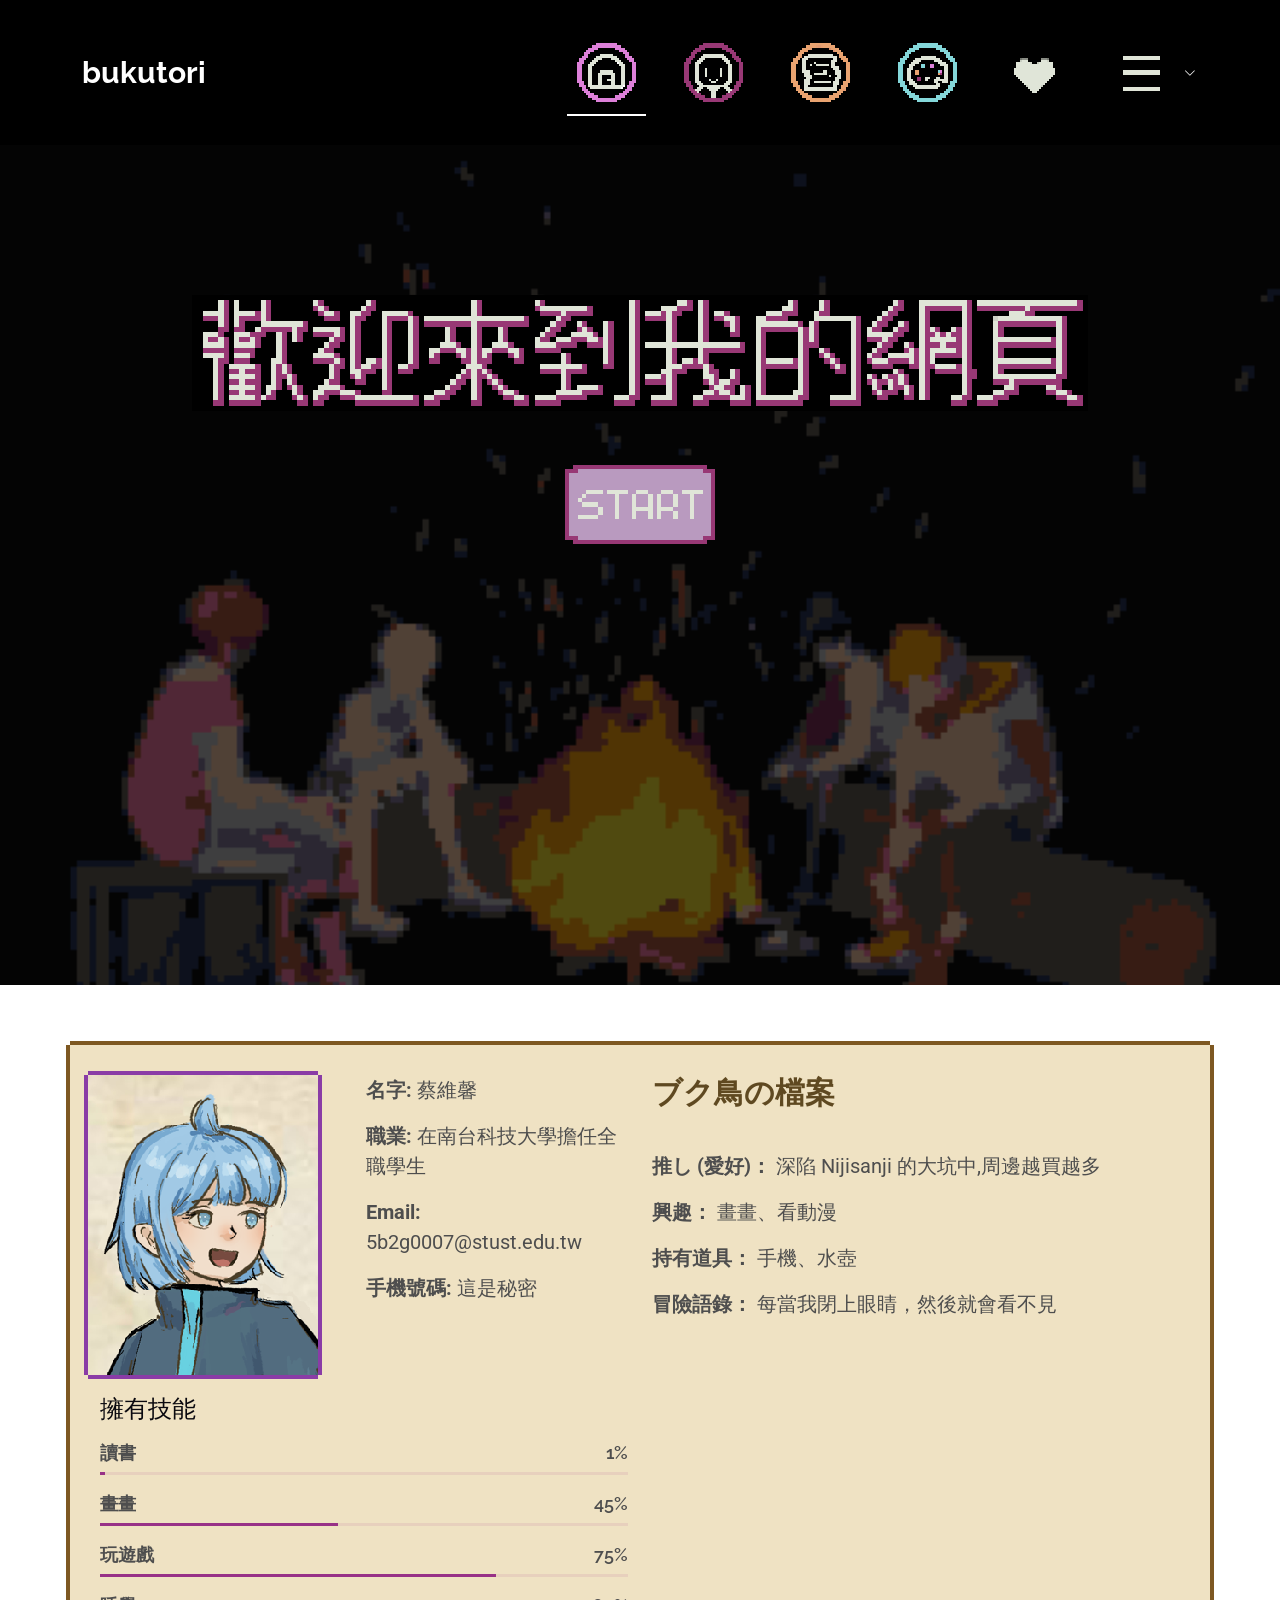
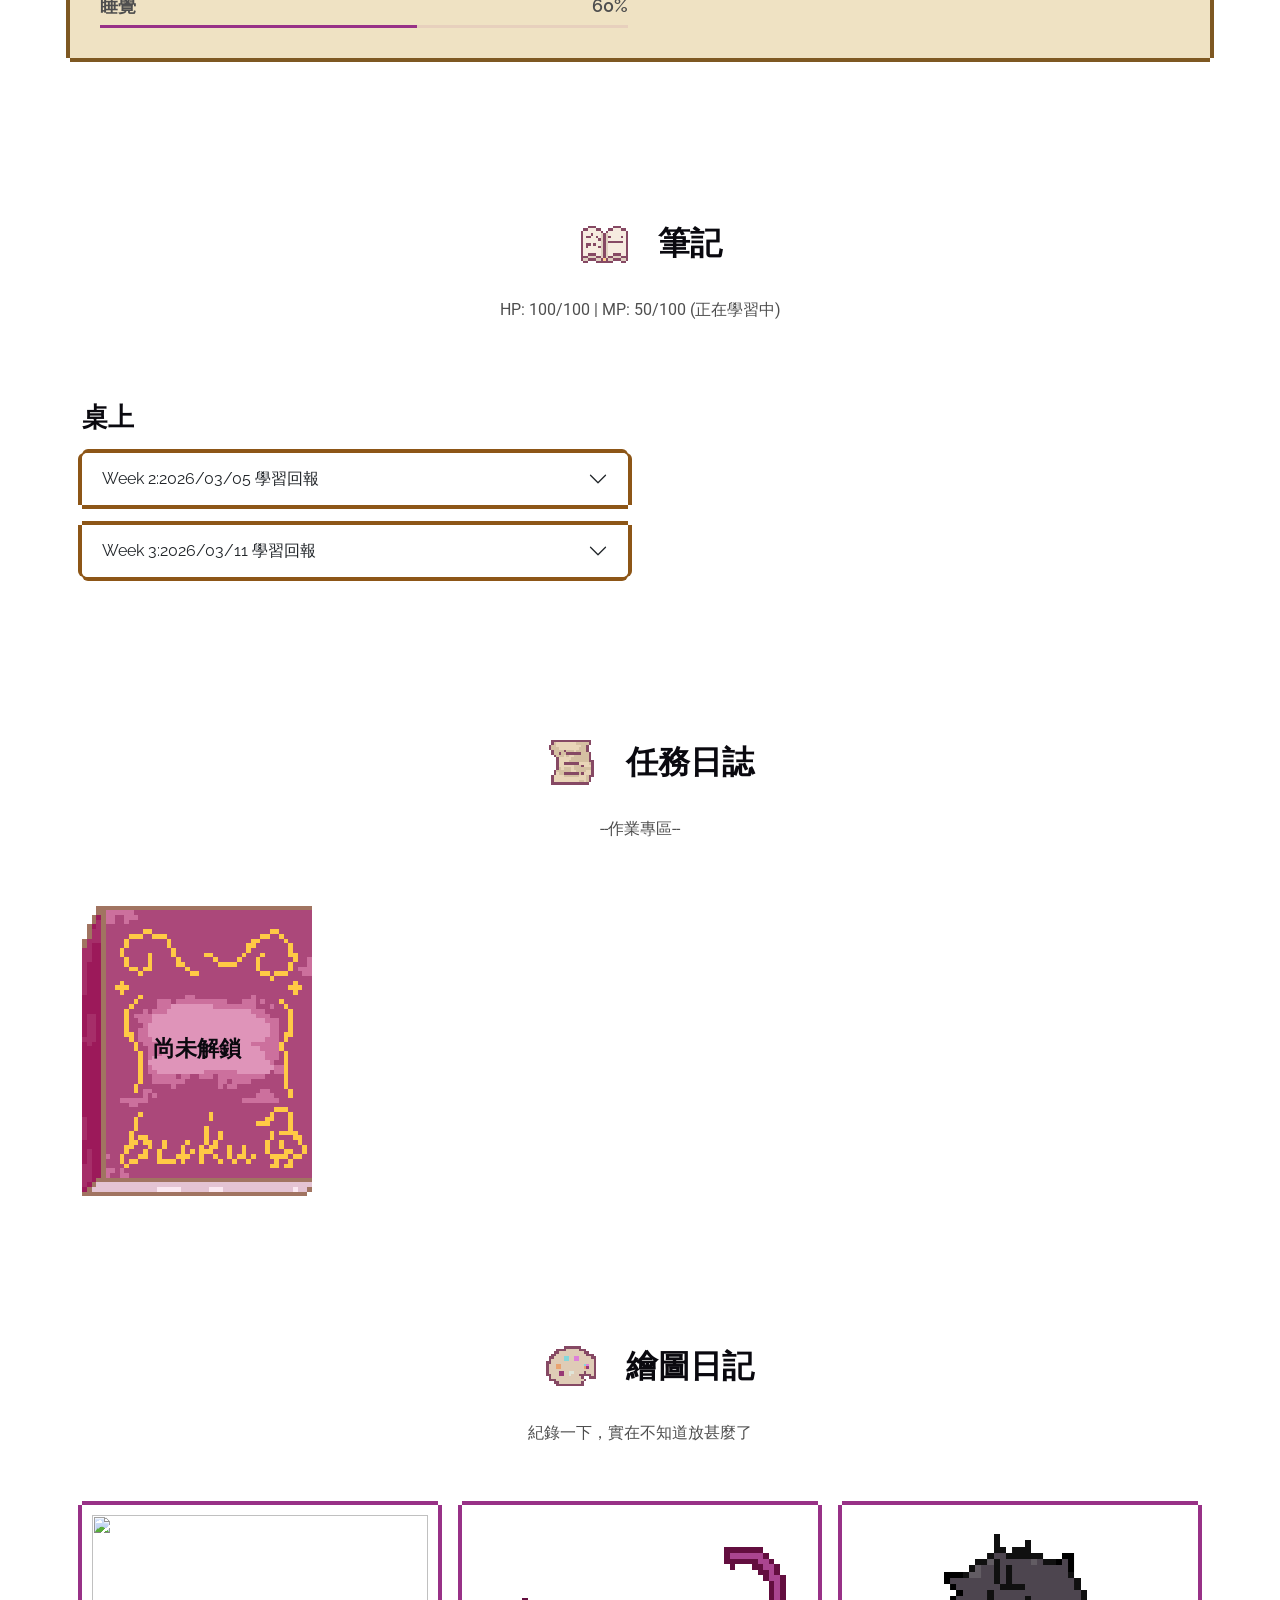
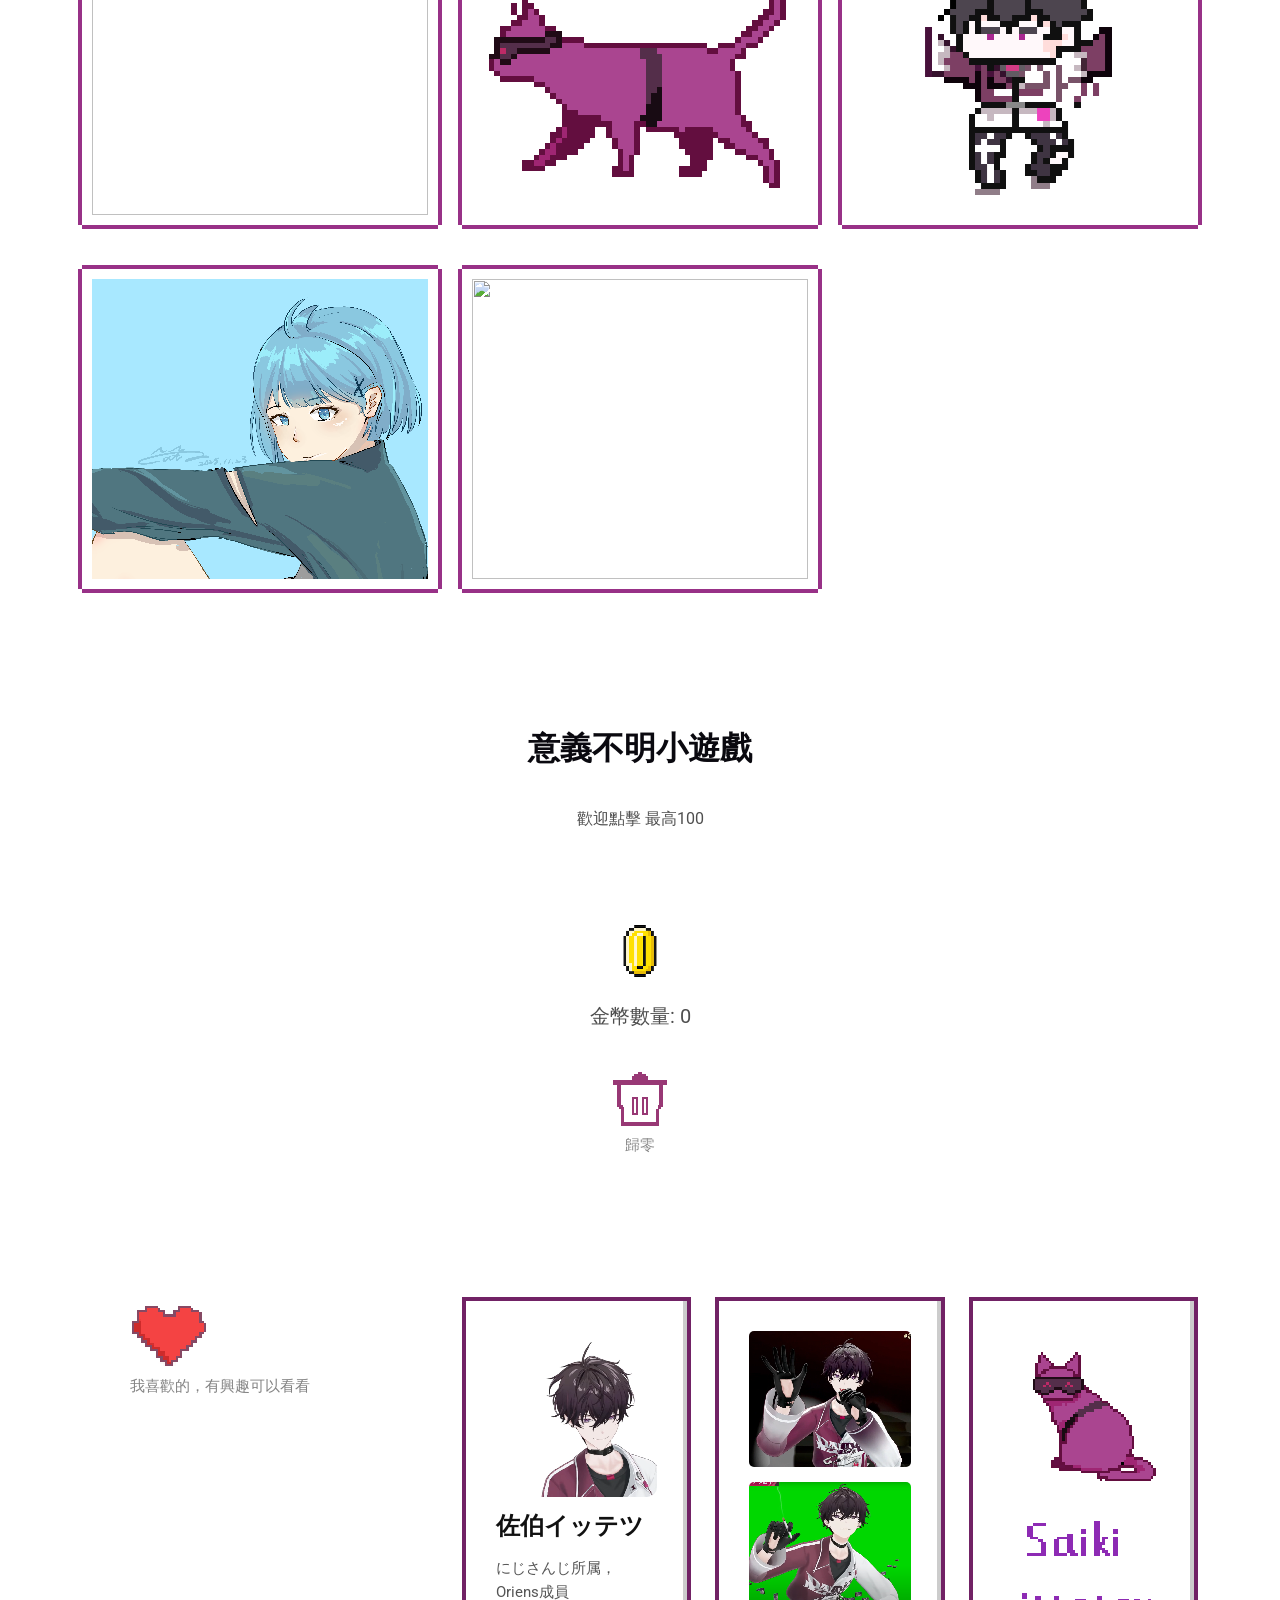
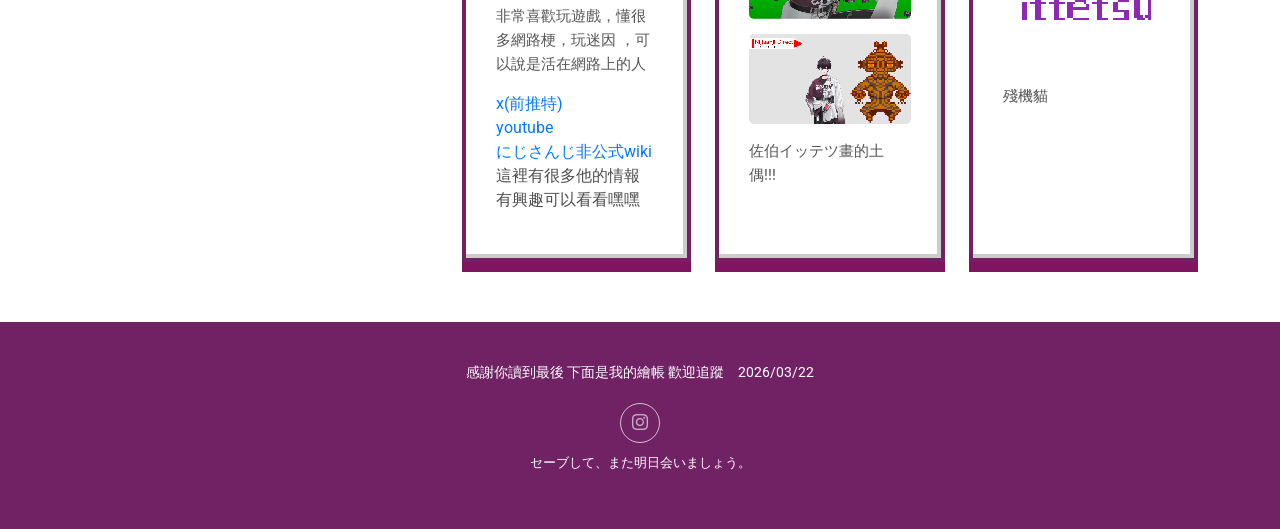
==== commit 272b0667: "完成" ====
--- a/index.html
+++ b/index.html
@@ -148,7 +148,7 @@
               </div><!-- End Skills Item -->
 
               <div class="progress">
-                <span class="skill"><span>繪畫</span> <i class="val">45%</i></span>
+                <span class="skill"><span>畫畫</span> <i class="val">45%</i></span>
                 <div class="progress-bar-wrap">
                   <div class="progress-bar" role="progressbar" aria-valuenow="45" aria-valuemin="0" aria-valuemax="100"></div>
                 </div>
@@ -192,7 +192,7 @@
       <!-- Section Title -->
        <div class="container section-title" data-aos="fade-up">
         <div class="title-wrapper">
-          <img src="assets/img/botton/14.png" alt="icon" class="title-icon">
+          <img src="assets/img/botton/166.png" alt="icon" class="title-icon">
           <h2>筆記</h2>
         </div>
         <p>HP: 100/100 | MP: 50/100 (正在學習中)</p>
@@ -264,7 +264,7 @@
       <!-- Section Title -->
        <div class="container section-title" data-aos="fade-up">
         <div class="title-wrapper">
-          <img src="assets/img/botton/14.png" alt="icon" class="title-icon">
+          <img src="assets/img/botton/133.png" alt="icon" class="title-icon">
           <h2>任務日誌</h2>
         </div>
         <p>--作業專區--</p>
@@ -295,7 +295,7 @@
       <!-- Section Title -->
       <div class="container section-title" data-aos="fade-up">
         <div class="title-wrapper">
-          <img src="assets/img/botton/14.png" alt="icon" class="title-icon">
+          <img src="assets/img/botton/144.png" alt="icon" class="title-icon">
           <h2>繪圖日記</h2>
         </div>
         <p>紀錄一下，實在不知道放甚麼了</p>
--- a/assets/css/main.css
+++ b/assets/css/main.css
@@ -1722,7 +1722,7 @@
   background: #fcecce; color: #000;border-radius: 0px !important;
 }
 .pixel-card{
-  background: #fff; padding: 10px; margin-bottom: 20px; box-shadow: 0 4px 0 0 #983187, 0 -4px 0 0 #983187, 4px 0 0 0 #983187, -4px 0 0 0 #000;
+  background: #fff; padding: 10px; margin-bottom: 20px; box-shadow: 0 4px 0 0 #983187, 0 -4px 0 0 #983187, 4px 0 0 0 #983187, -4px 0 0 0 #983187;
 }
 .img-fluid{
   image-rendering: pixelated; 
@@ -1748,7 +1748,7 @@
 
 /* 控制圖示大小 */
 .title-icon {
-  width: 60px;              /* 調整成適合標題的大小 */
+  width: 90px;              /* 調整成適合標題的大小 */
   height: auto;
   image-rendering: pixelated;
 }
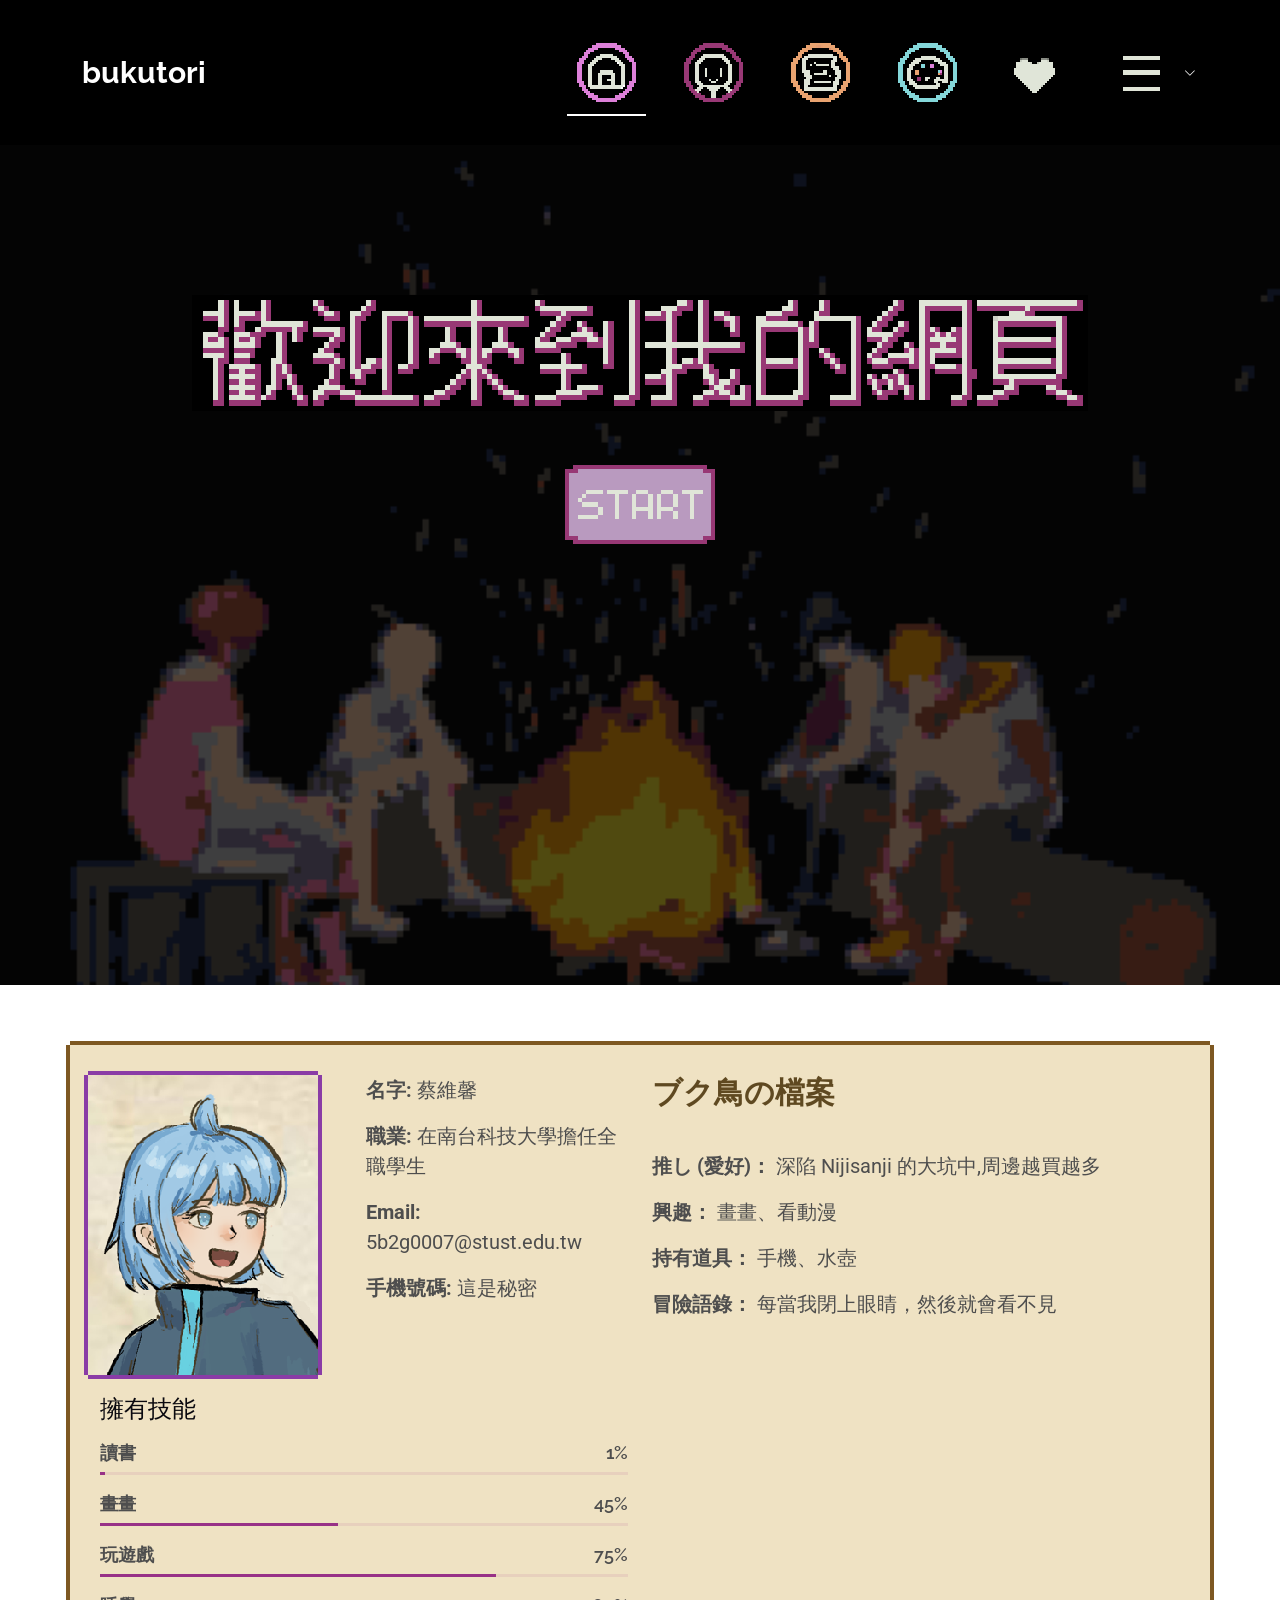
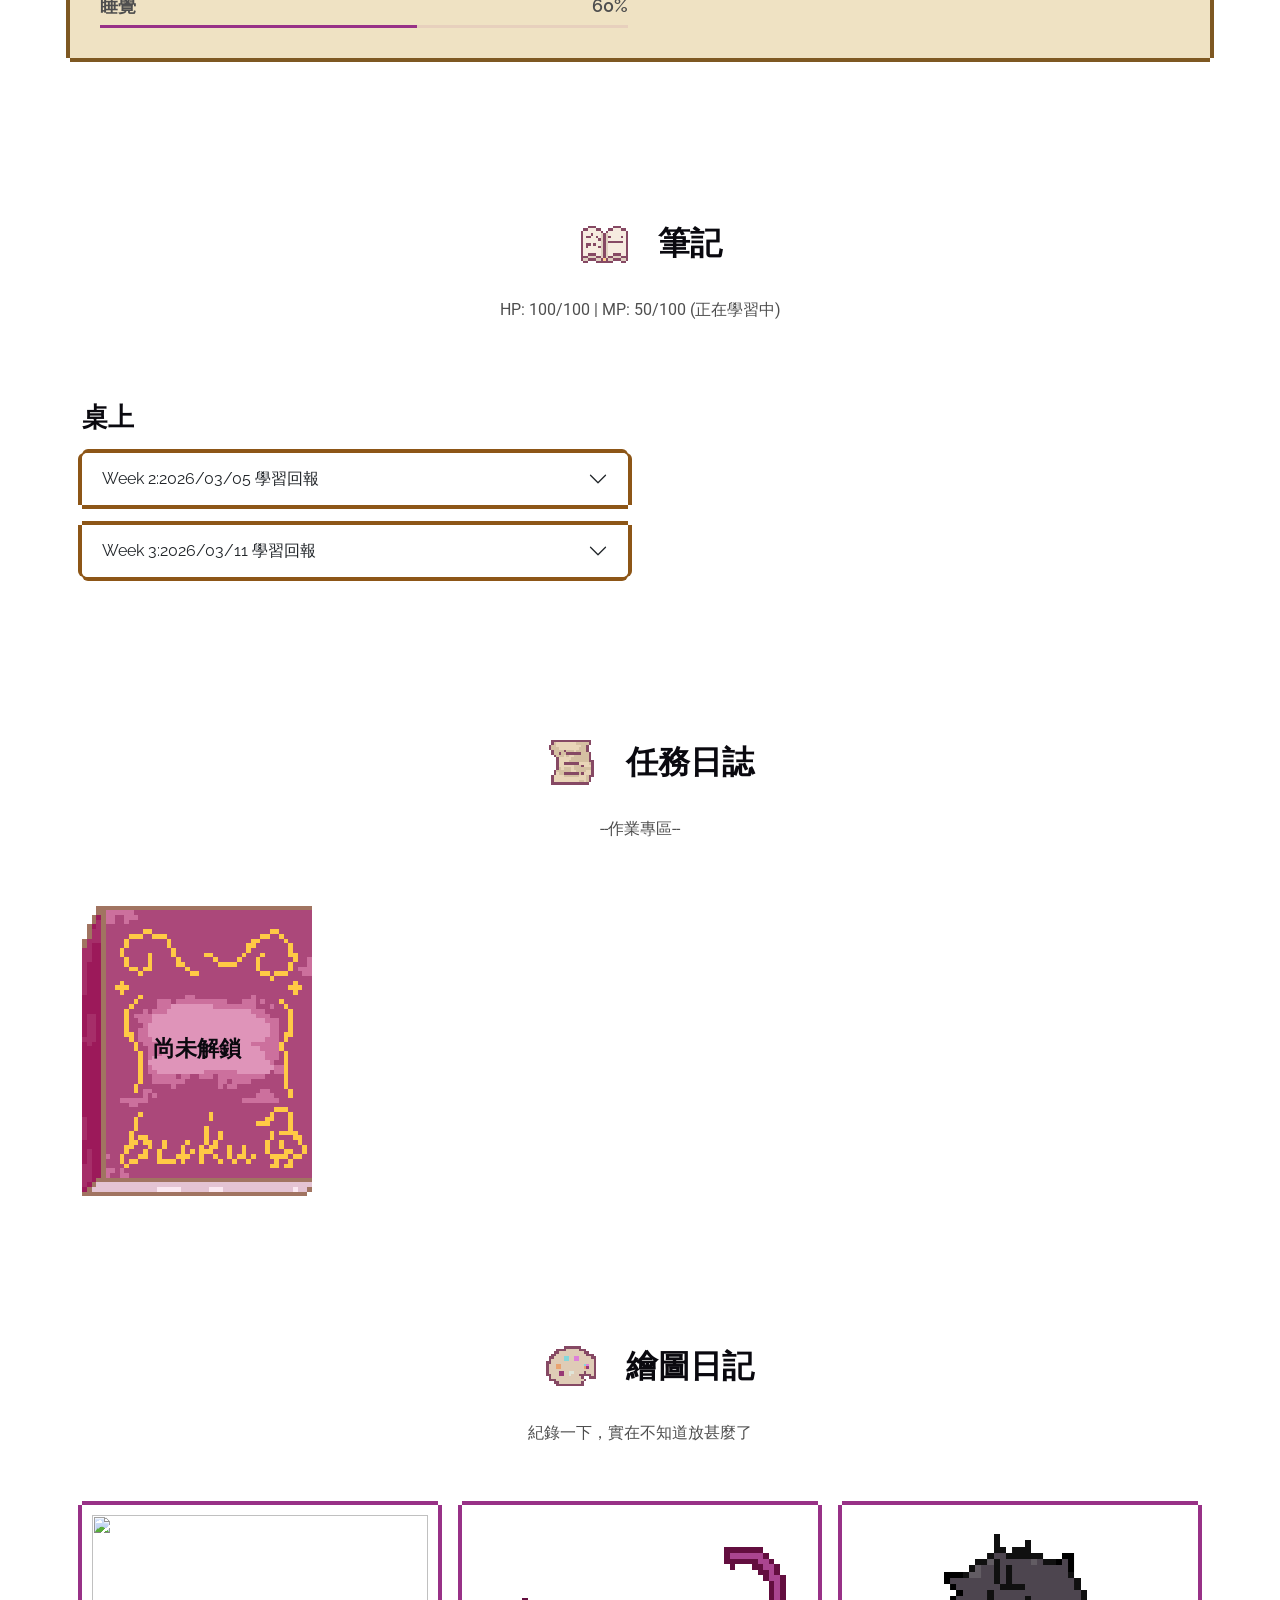
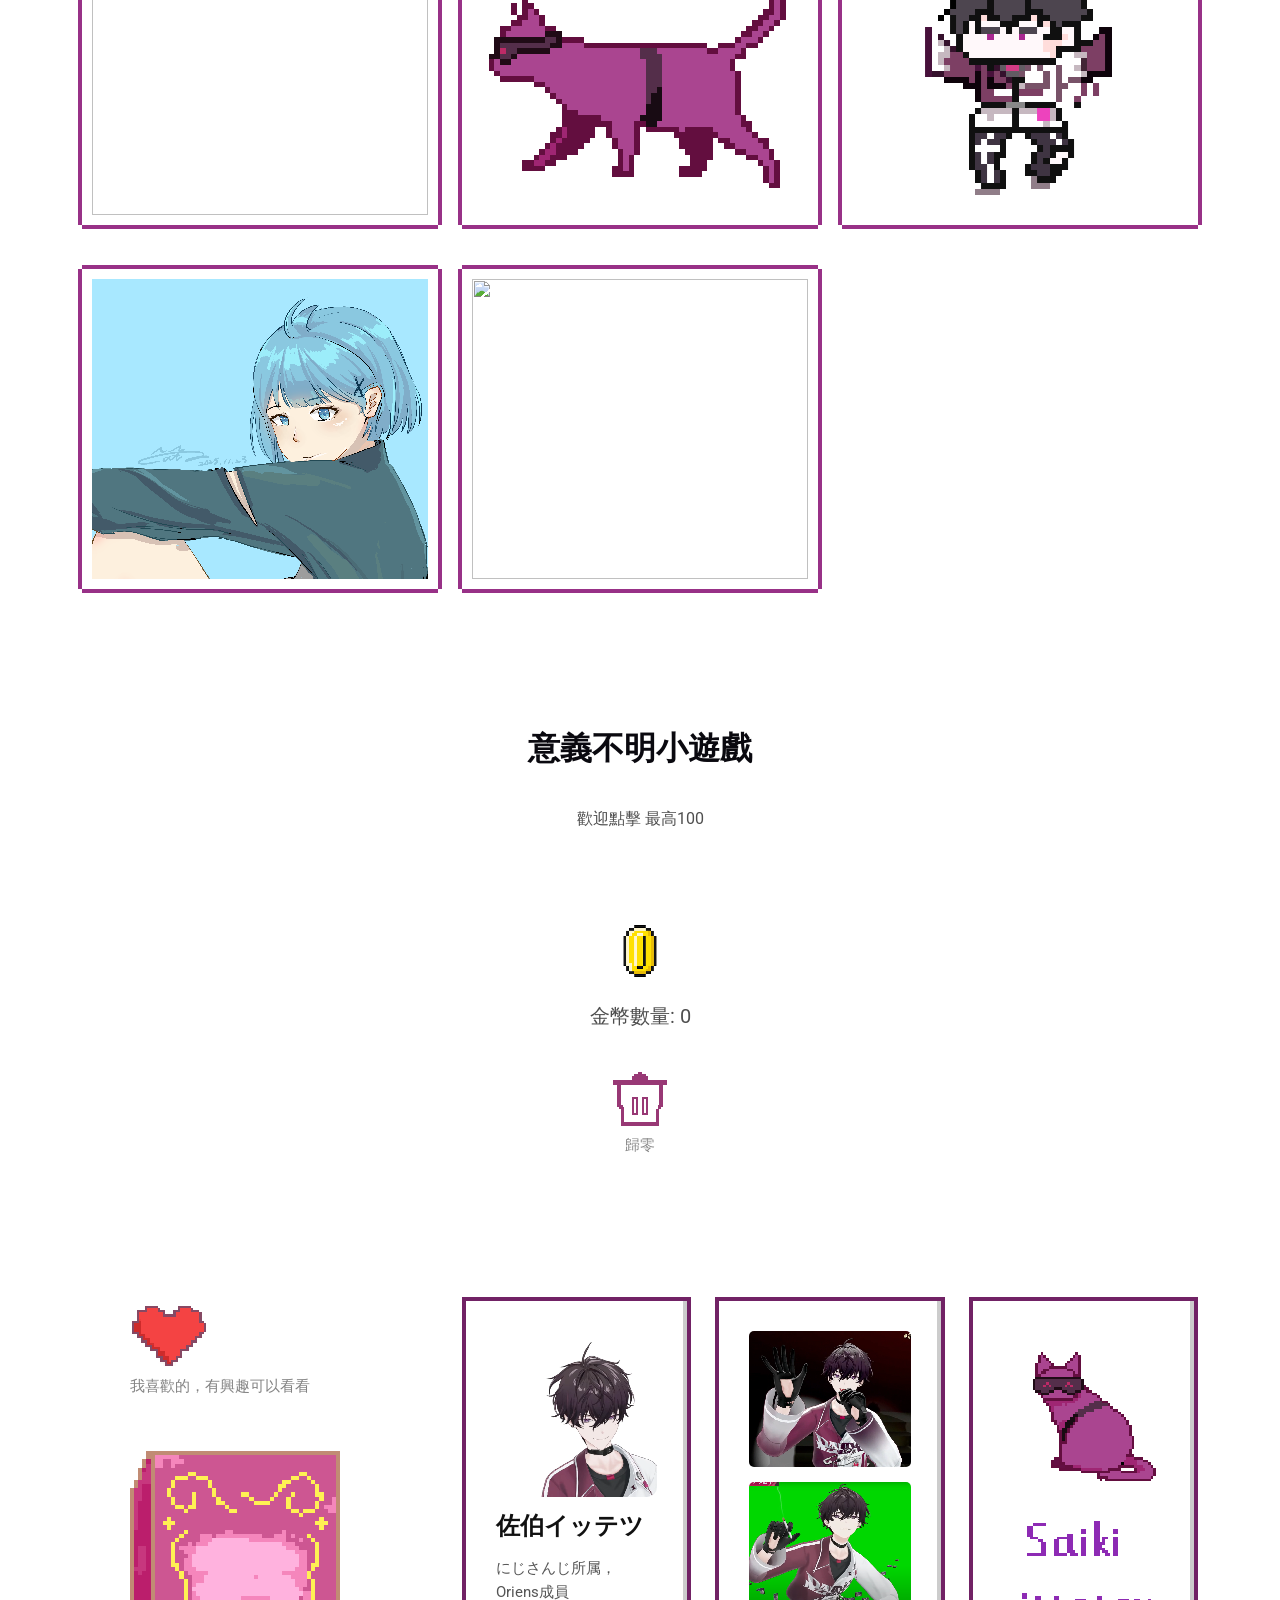
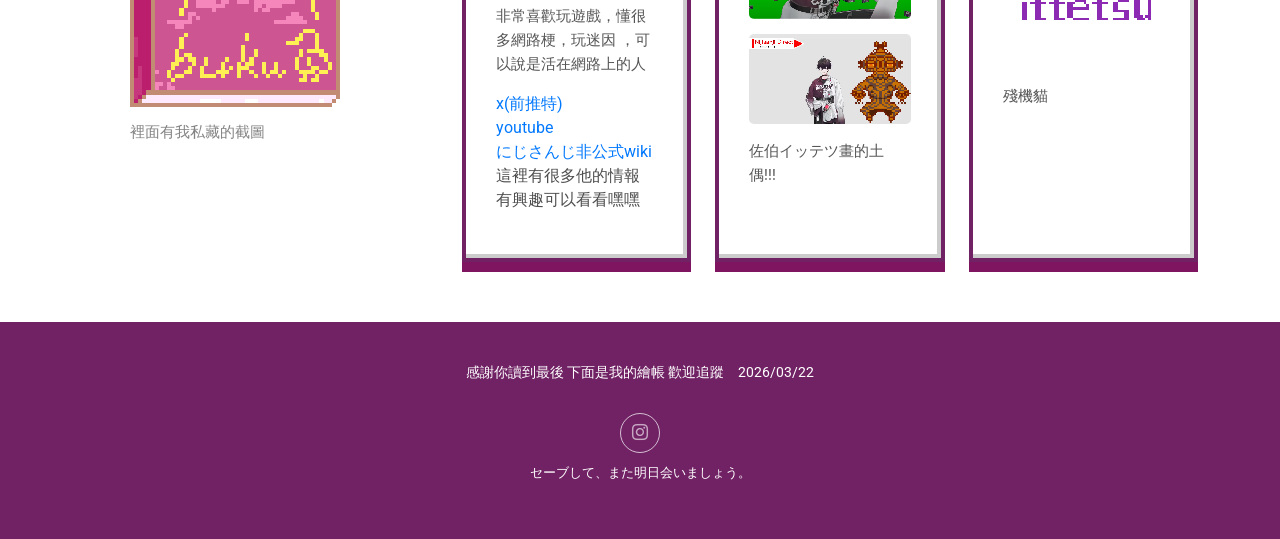
==== commit fee6d6cc: "新鄒頡圖葉面" ====
--- a/index.html
+++ b/index.html
@@ -404,13 +404,18 @@
         <div class="row gy-4">
 
           <div class="col-lg-4" data-aos="fade-up" data-aos-delay="100">
-            <div class="content px-xl-5">
-              <img src="assets/img/like.png" width="30%" style="image-rendering: pixelated;">
-              <p>
-                我喜歡的，有興趣可以看看
-              </p>
+             <div class="content px-xl-5">
+                <img src="assets/img/like.png" width="30%" style="image-rendering: pixelated;">
+          
+                  <p style="margin-bottom: 15px;">我喜歡的，有興趣可以看看</p>
+            
+              <a href="like.html" class="stretched-link">
+                <img src="assets/img/botton/book.png" alt="新加入的圖片描述" class="hover-img" width="230" height="auto">
+              </a>
+              <p style="margin-top:10px;">裡面有我私藏的截圖</p>
             </div>
           </div>
+
 
           <div class="col-lg-8" data-aos="fade-up" data-aos-delay="200">
 
--- a/assets/css/main.css
+++ b/assets/css/main.css
@@ -473,7 +473,7 @@
 }
 
 .footer .social-links {
-  margin-top: 20px;
+  margin-top: 30px;
 }
 
 .footer .social-links a {
@@ -1756,6 +1756,26 @@
    background: #fff; padding: 0px; margin-bottom: 20px; box-shadow: 0 4px 0 0 #8a3ca6, 0 -4px 0 0 #8a3ca6, 4px 0 0 0 #8a3ca6, -4px 0 0 0 #8a3ca6;
 }
 
+
+.hover-img {
+  display: block;
+  width: 210px;
+  height: auto;
+  image-rendering: pixelated;
+  filter: brightness(1.2);
+  margin-top: 50px;
+  
+  /* 設定動畫過渡時間 */
+  transition: transform 0.2s ease-in-out;
+}
+
+/* 當滑鼠移上去時的效果 */
+.hover-img:hover {
+  transform: scale(1.10); /* 放大 1.15 倍 */
+ /* 順便再變亮一點點也可以 */
+}
+
+
 /*--------------------------------------------------------------
 # Starter Section Section
 --------------------------------------------------------------*/
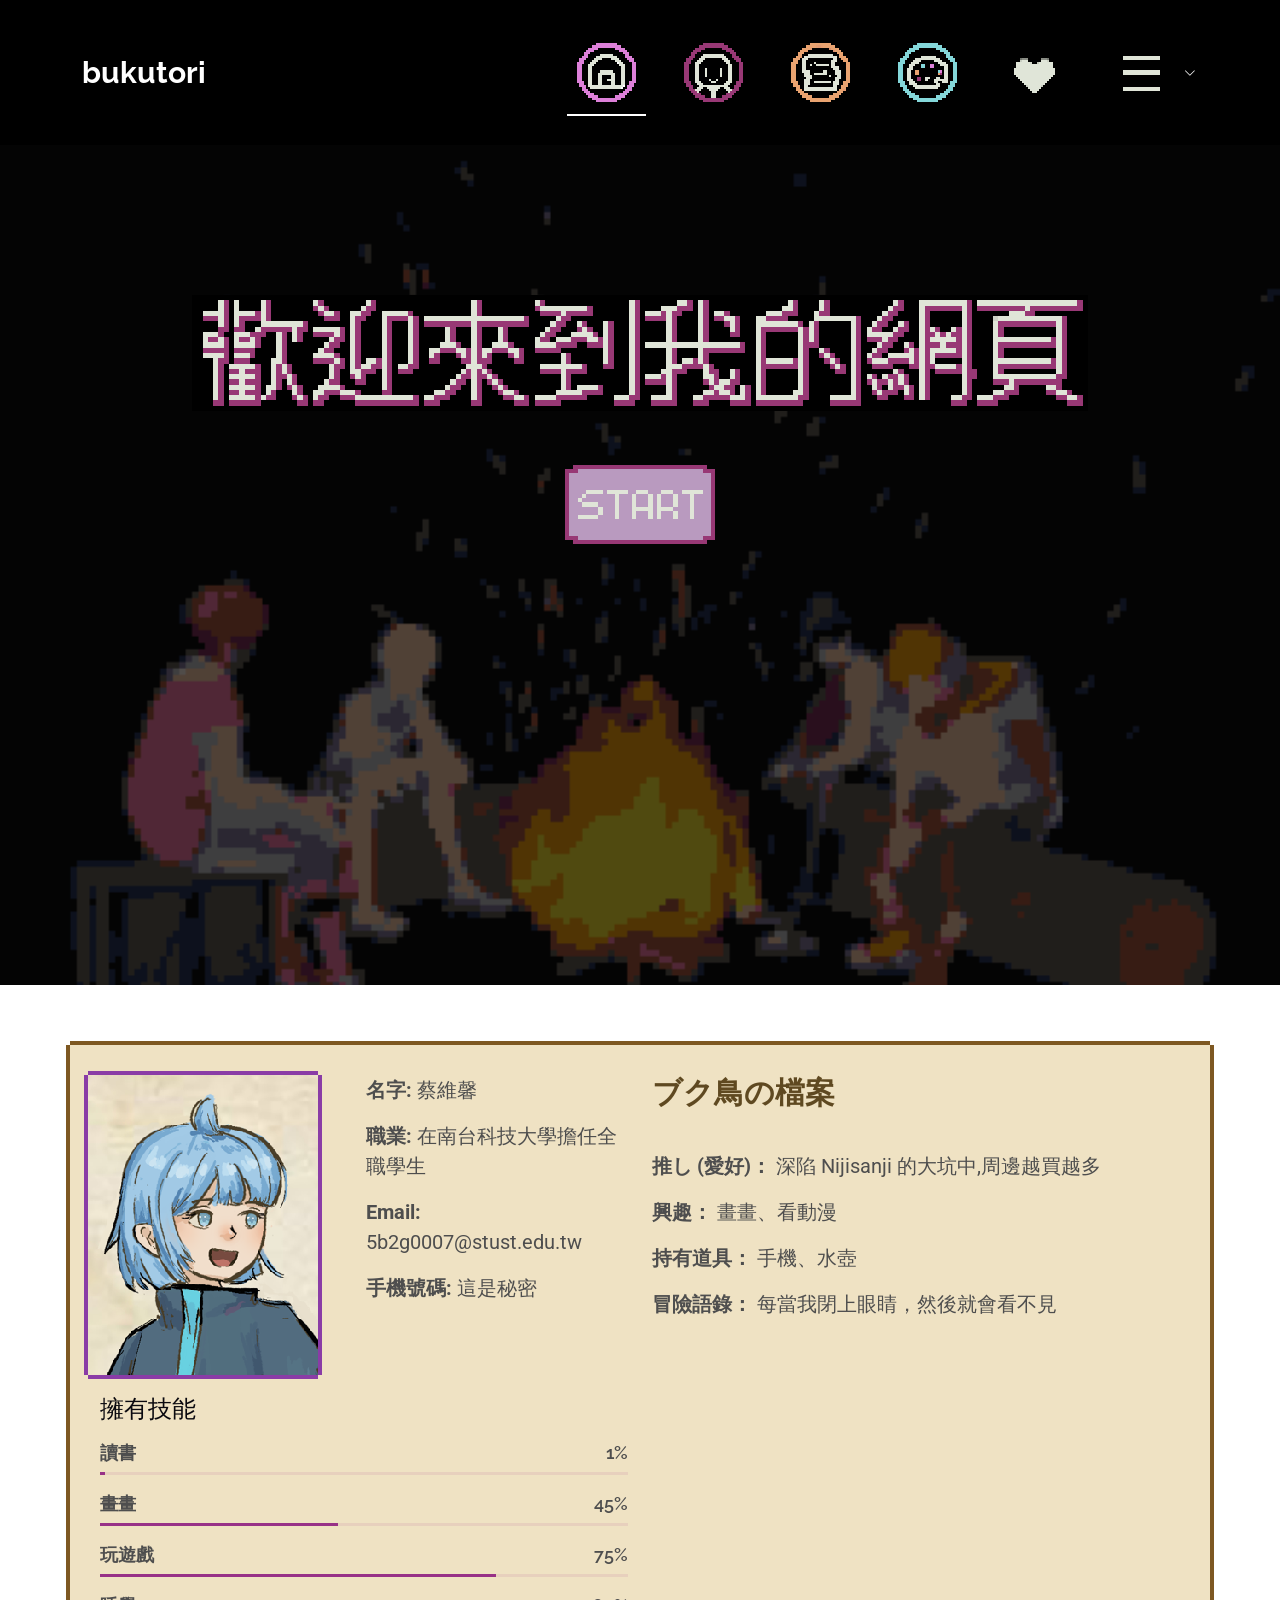
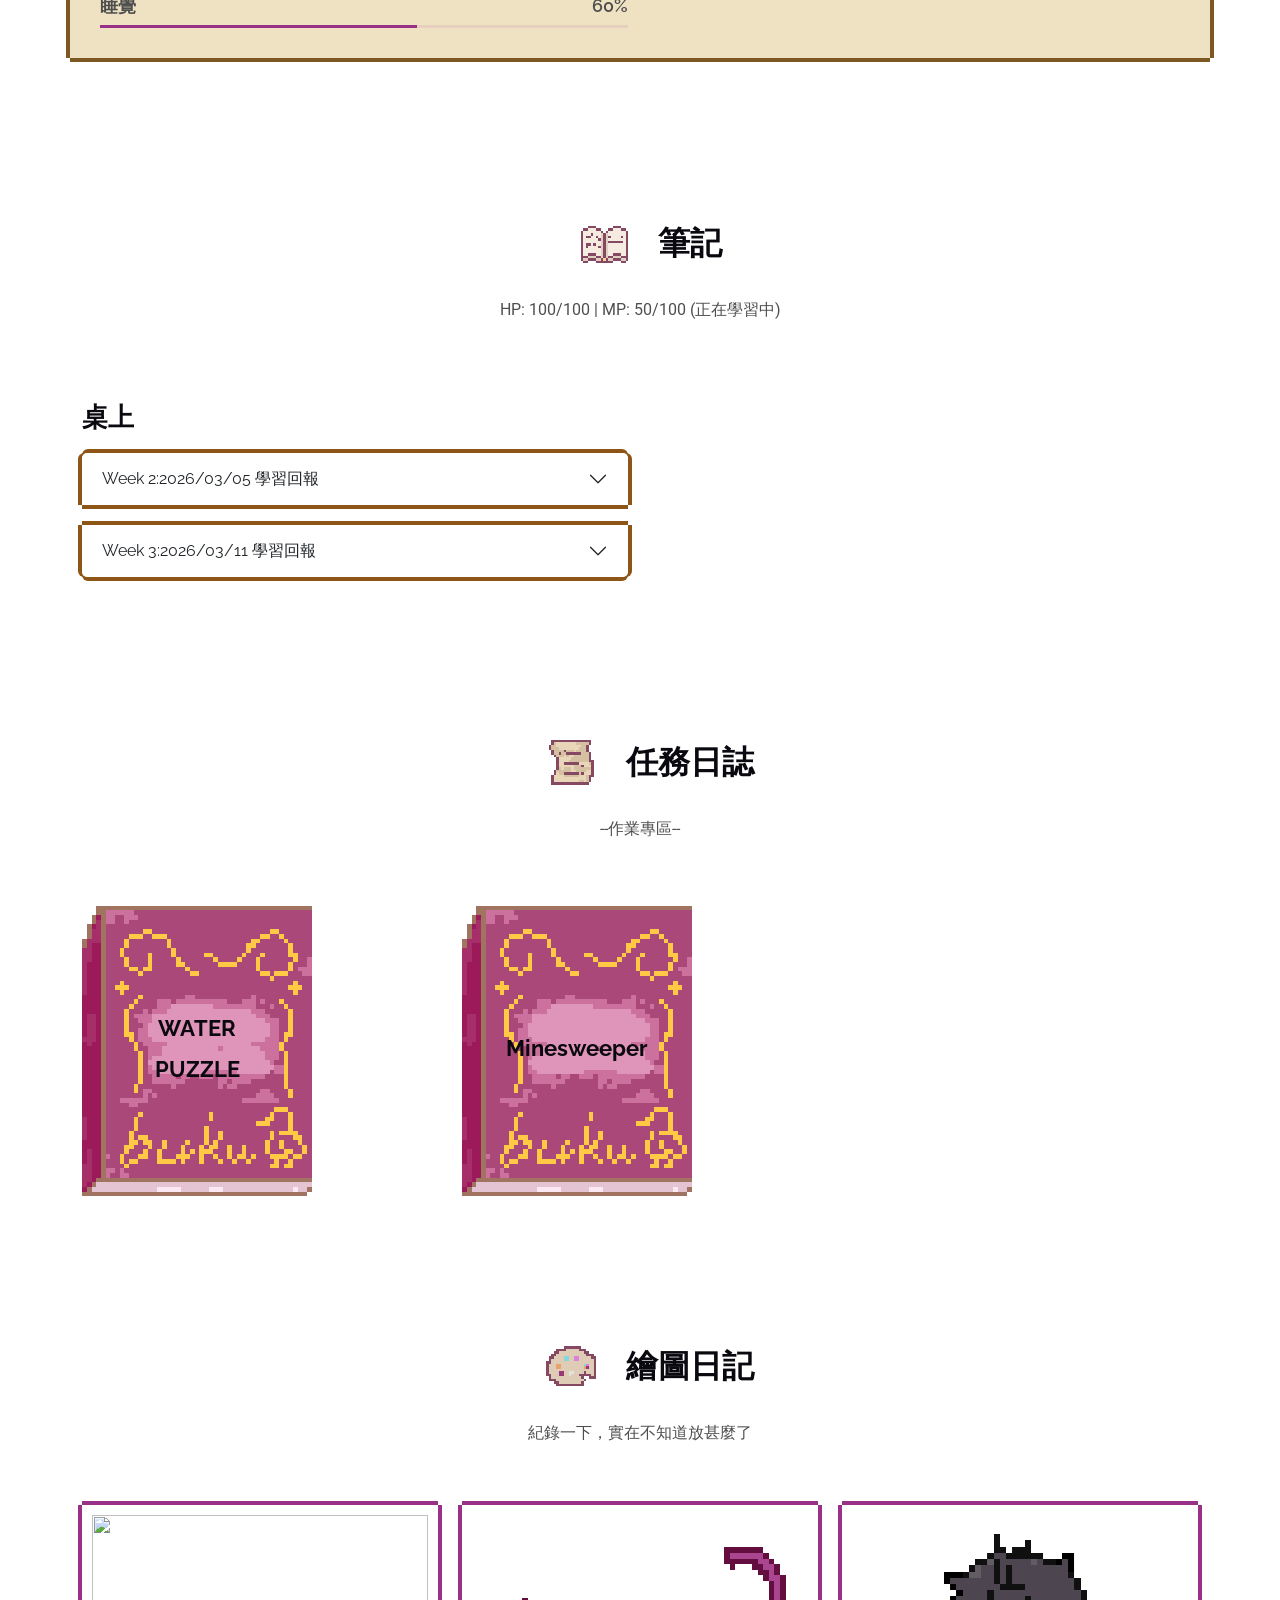
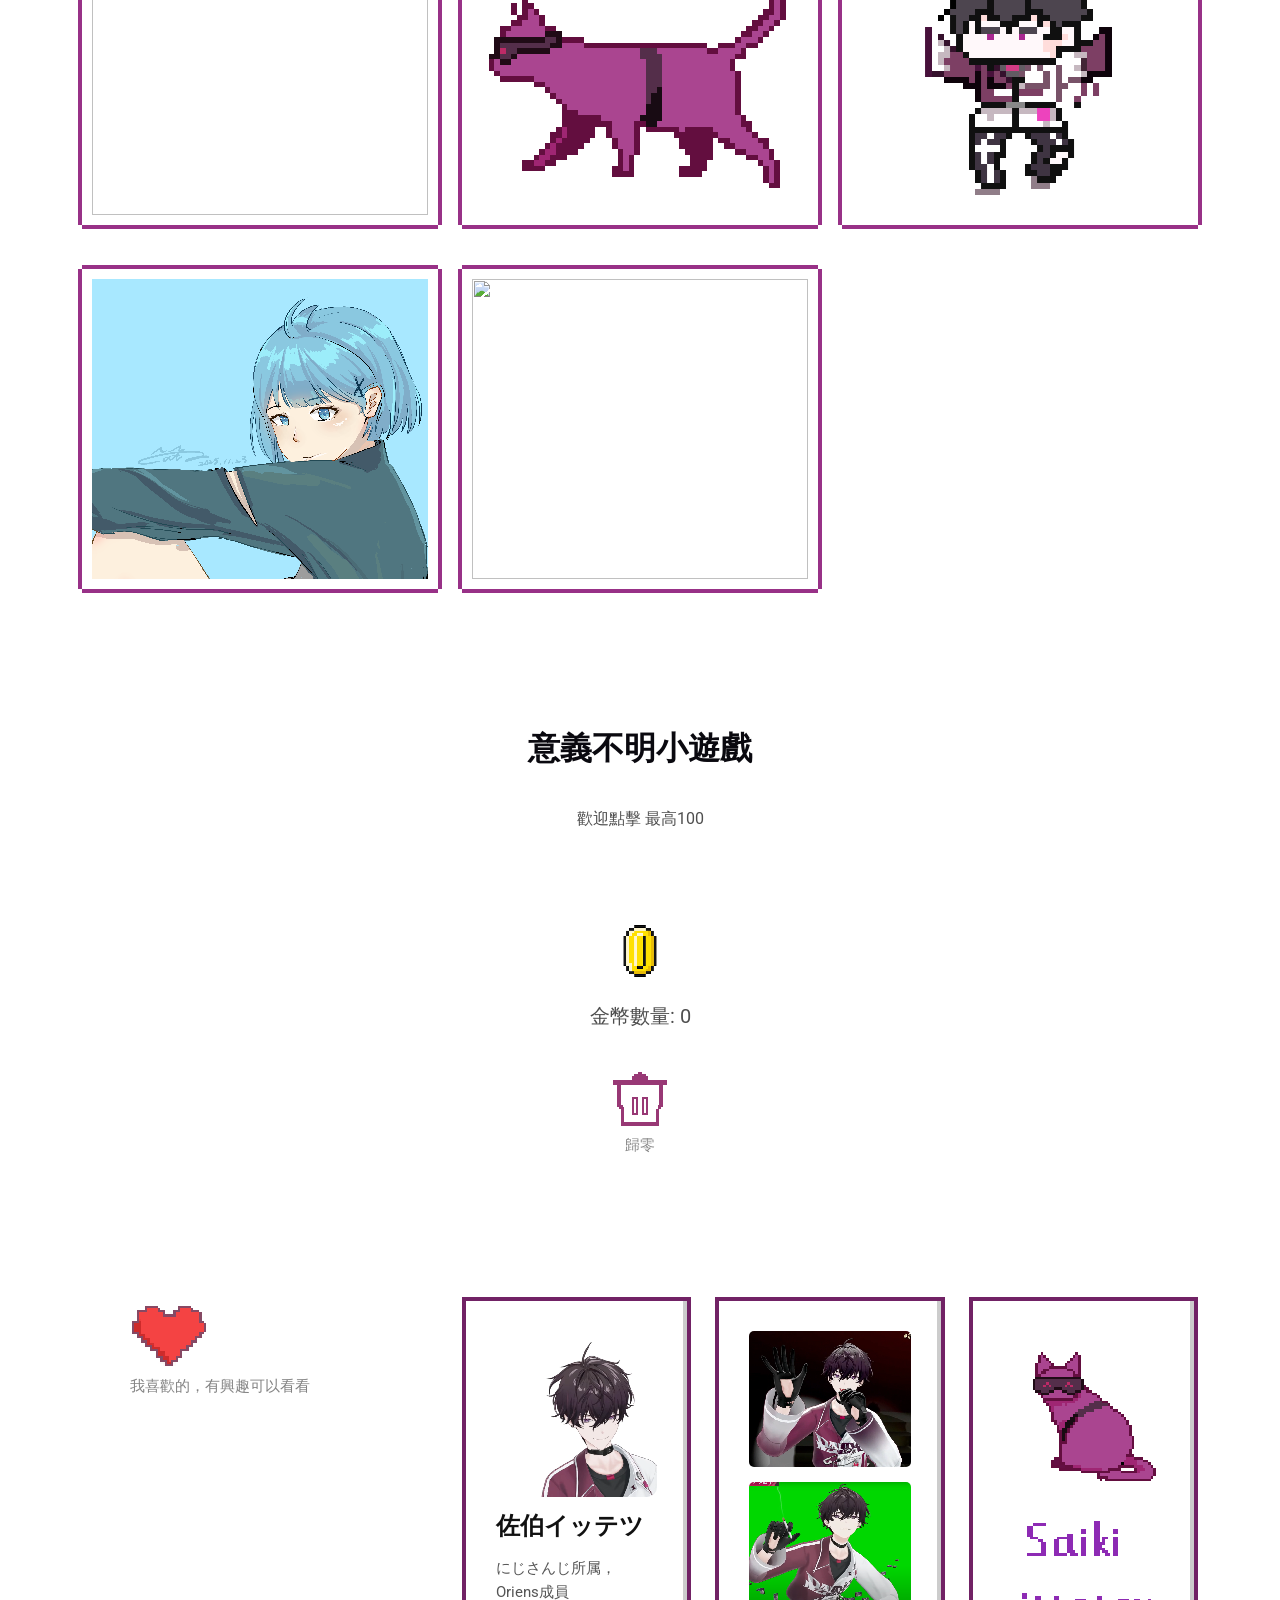
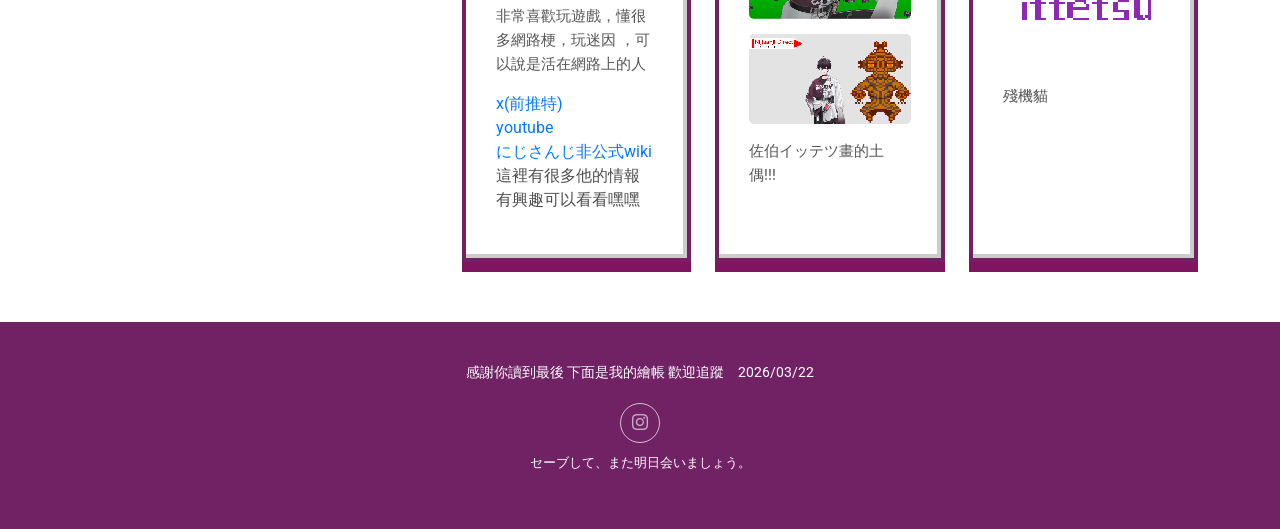
==== commit 61497698: "增加了作業區的作業" ====
--- a/index.html
+++ b/index.html
@@ -85,7 +85,7 @@
      <i class="bi bi-chevron-down toggle-dropdown"></i>
       </a>
       <ul>
-        <li><a href="world.html">作業1</a></li>
+        <li><a href="world.html">2026_WATERPUZZLE</a></li>
         </ul>
     </li>
   </ul>
@@ -279,7 +279,17 @@
             <div class="service-item  position-relative">
               <div class="icon"><i class="bi bi-activity"></i></div>
                <a href="world.html" class="stretched-link">
-                <h3>尚未解鎖</h3>
+                <h4>WATER</h4>
+                <h4>PUZZLE</h4>
+              </a>
+            </div>
+          </div><!-- End Service Item -->
+
+           <div class="col-lg-4 col-md-6" data-aos="fade-up" data-aos-delay="100">
+            <div class="service-item  position-relative">
+              <div class="icon"><i class="bi bi-activity"></i></div>
+               <a href="world2.html" class="stretched-link">
+                <h4>Minesweeper</h4>
               </a>
             </div>
           </div><!-- End Service Item -->
@@ -404,18 +414,13 @@
         <div class="row gy-4">
 
           <div class="col-lg-4" data-aos="fade-up" data-aos-delay="100">
-             <div class="content px-xl-5">
-                <img src="assets/img/like.png" width="30%" style="image-rendering: pixelated;">
-          
-                  <p style="margin-bottom: 15px;">我喜歡的，有興趣可以看看</p>
-            
-              <a href="like.html" class="stretched-link">
-                <img src="assets/img/botton/book.png" alt="新加入的圖片描述" class="hover-img" width="230" height="auto">
-              </a>
-              <p style="margin-top:10px;">裡面有我私藏的截圖</p>
+            <div class="content px-xl-5">
+              <img src="assets/img/like.png" width="30%" style="image-rendering: pixelated;">
+              <p>
+                我喜歡的，有興趣可以看看
+              </p>
             </div>
           </div>
-
 
           <div class="col-lg-8" data-aos="fade-up" data-aos-delay="200">
 
--- a/assets/css/main.css
+++ b/assets/css/main.css
@@ -473,7 +473,7 @@
 }
 
 .footer .social-links {
-  margin-top: 30px;
+  margin-top: 20px;
 }
 
 .footer .social-links a {
@@ -893,7 +893,7 @@
 .services .service-item .icon {
   display: none;
 }
-.services .service-item h3 {
+.services .service-item h4 {
   font-weight: 700;
   margin: 10px 0 15px 0;
   font-size: 22px;
@@ -1756,26 +1756,6 @@
    background: #fff; padding: 0px; margin-bottom: 20px; box-shadow: 0 4px 0 0 #8a3ca6, 0 -4px 0 0 #8a3ca6, 4px 0 0 0 #8a3ca6, -4px 0 0 0 #8a3ca6;
 }
 
-
-.hover-img {
-  display: block;
-  width: 210px;
-  height: auto;
-  image-rendering: pixelated;
-  filter: brightness(1.2);
-  margin-top: 50px;
-  
-  /* 設定動畫過渡時間 */
-  transition: transform 0.2s ease-in-out;
-}
-
-/* 當滑鼠移上去時的效果 */
-.hover-img:hover {
-  transform: scale(1.10); /* 放大 1.15 倍 */
- /* 順便再變亮一點點也可以 */
-}
-
-
 /*--------------------------------------------------------------
 # Starter Section Section
 --------------------------------------------------------------*/
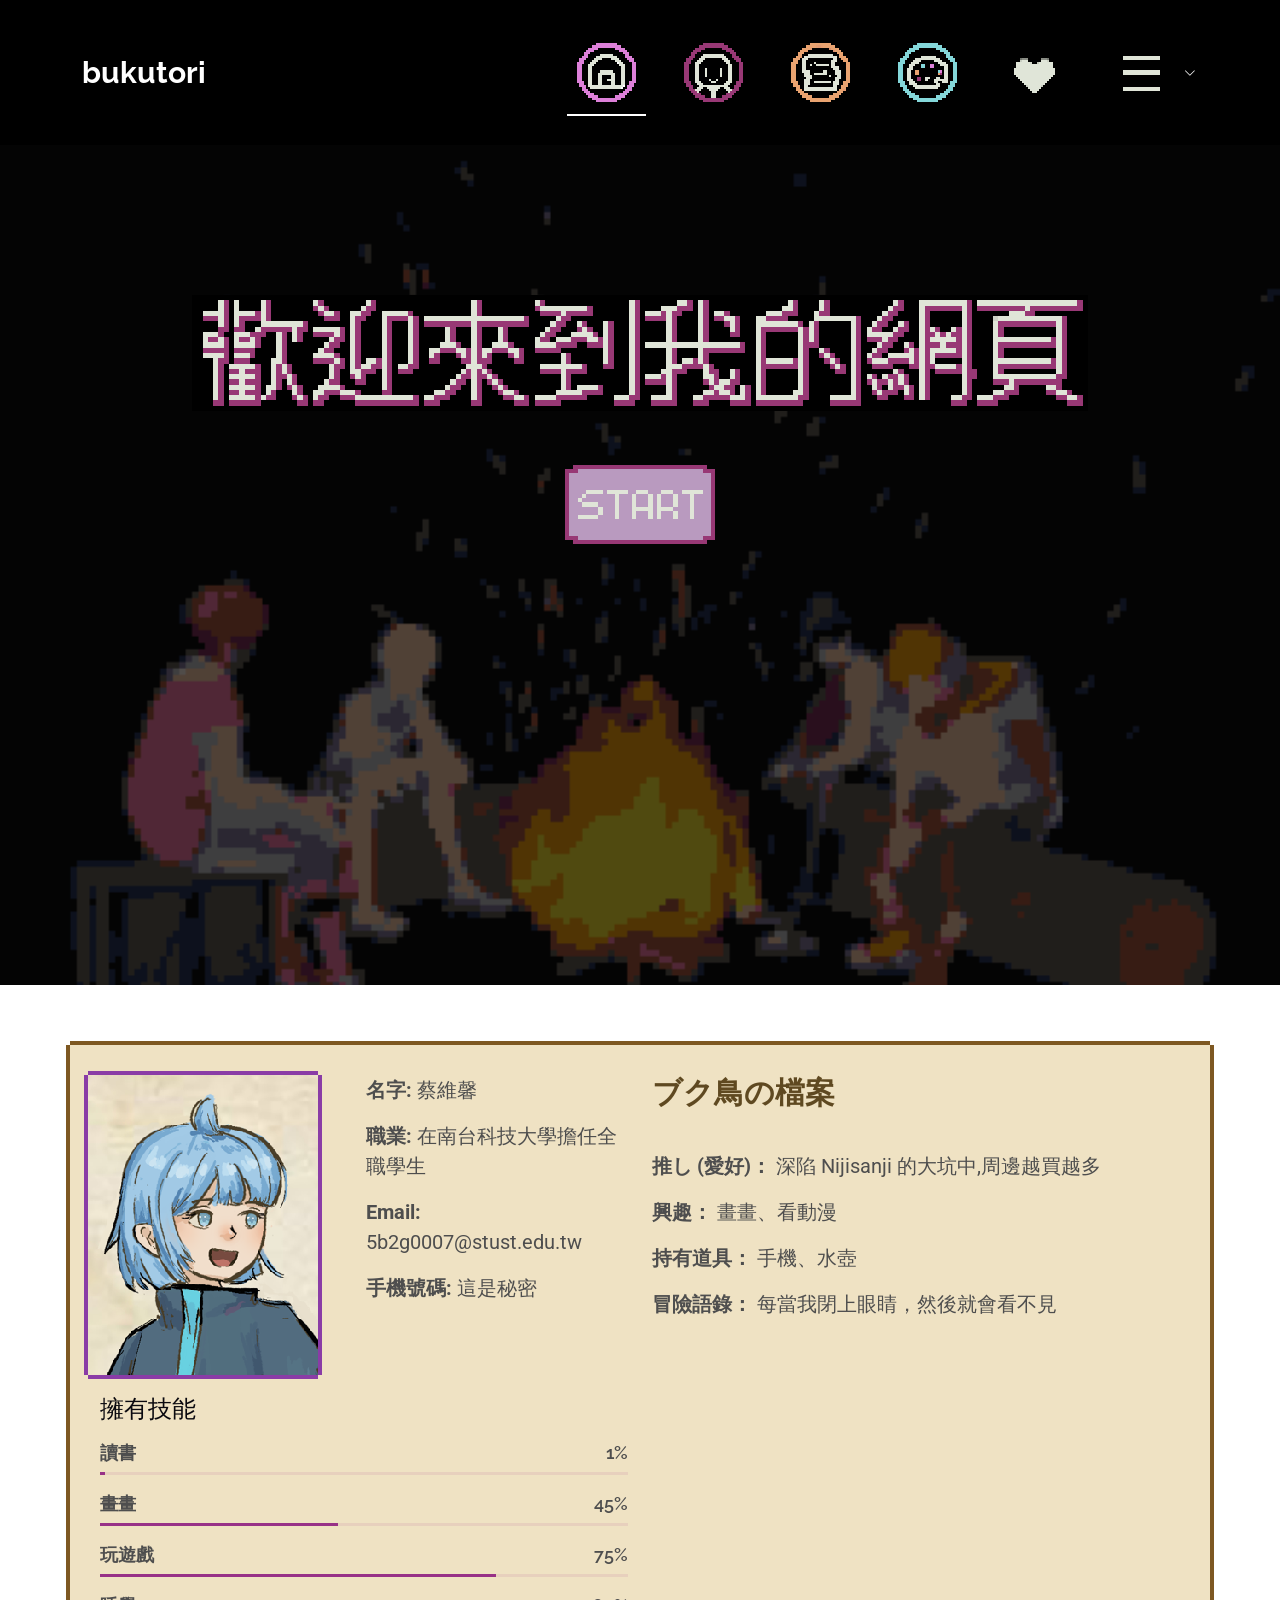
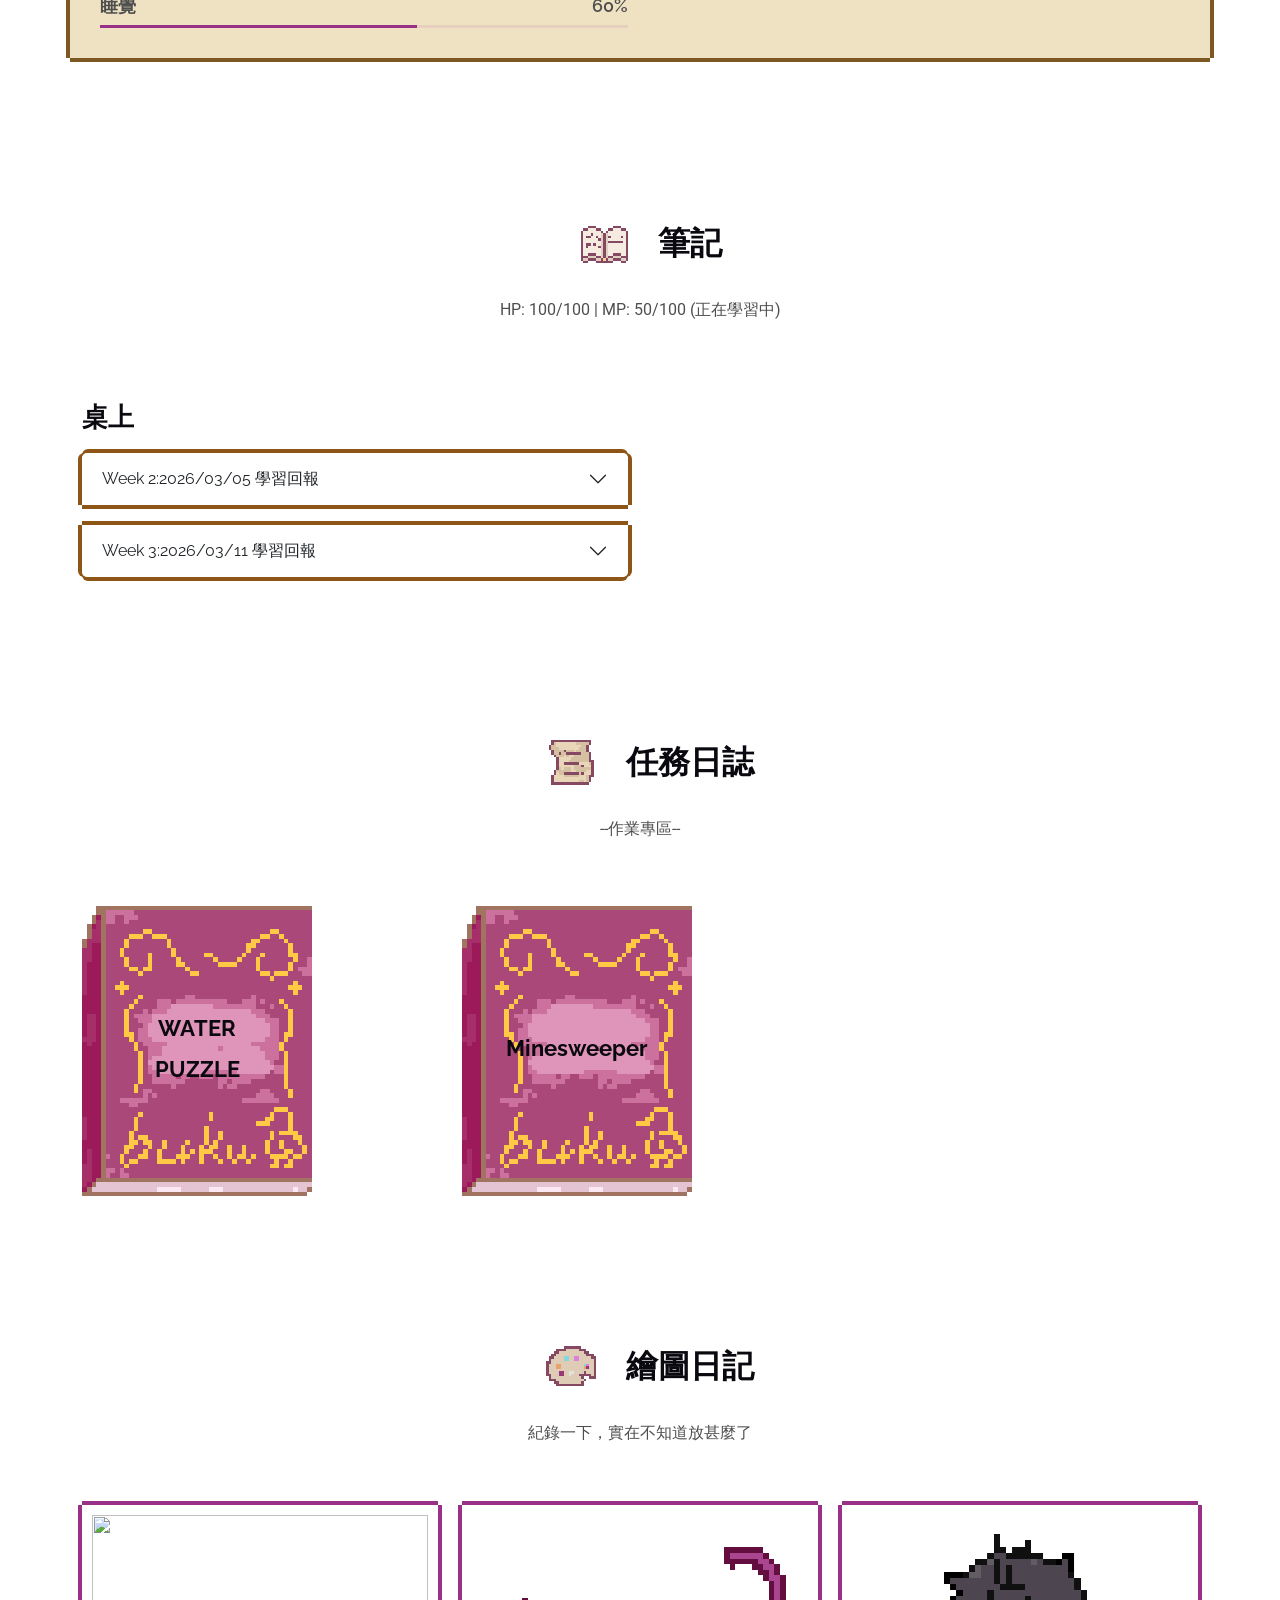
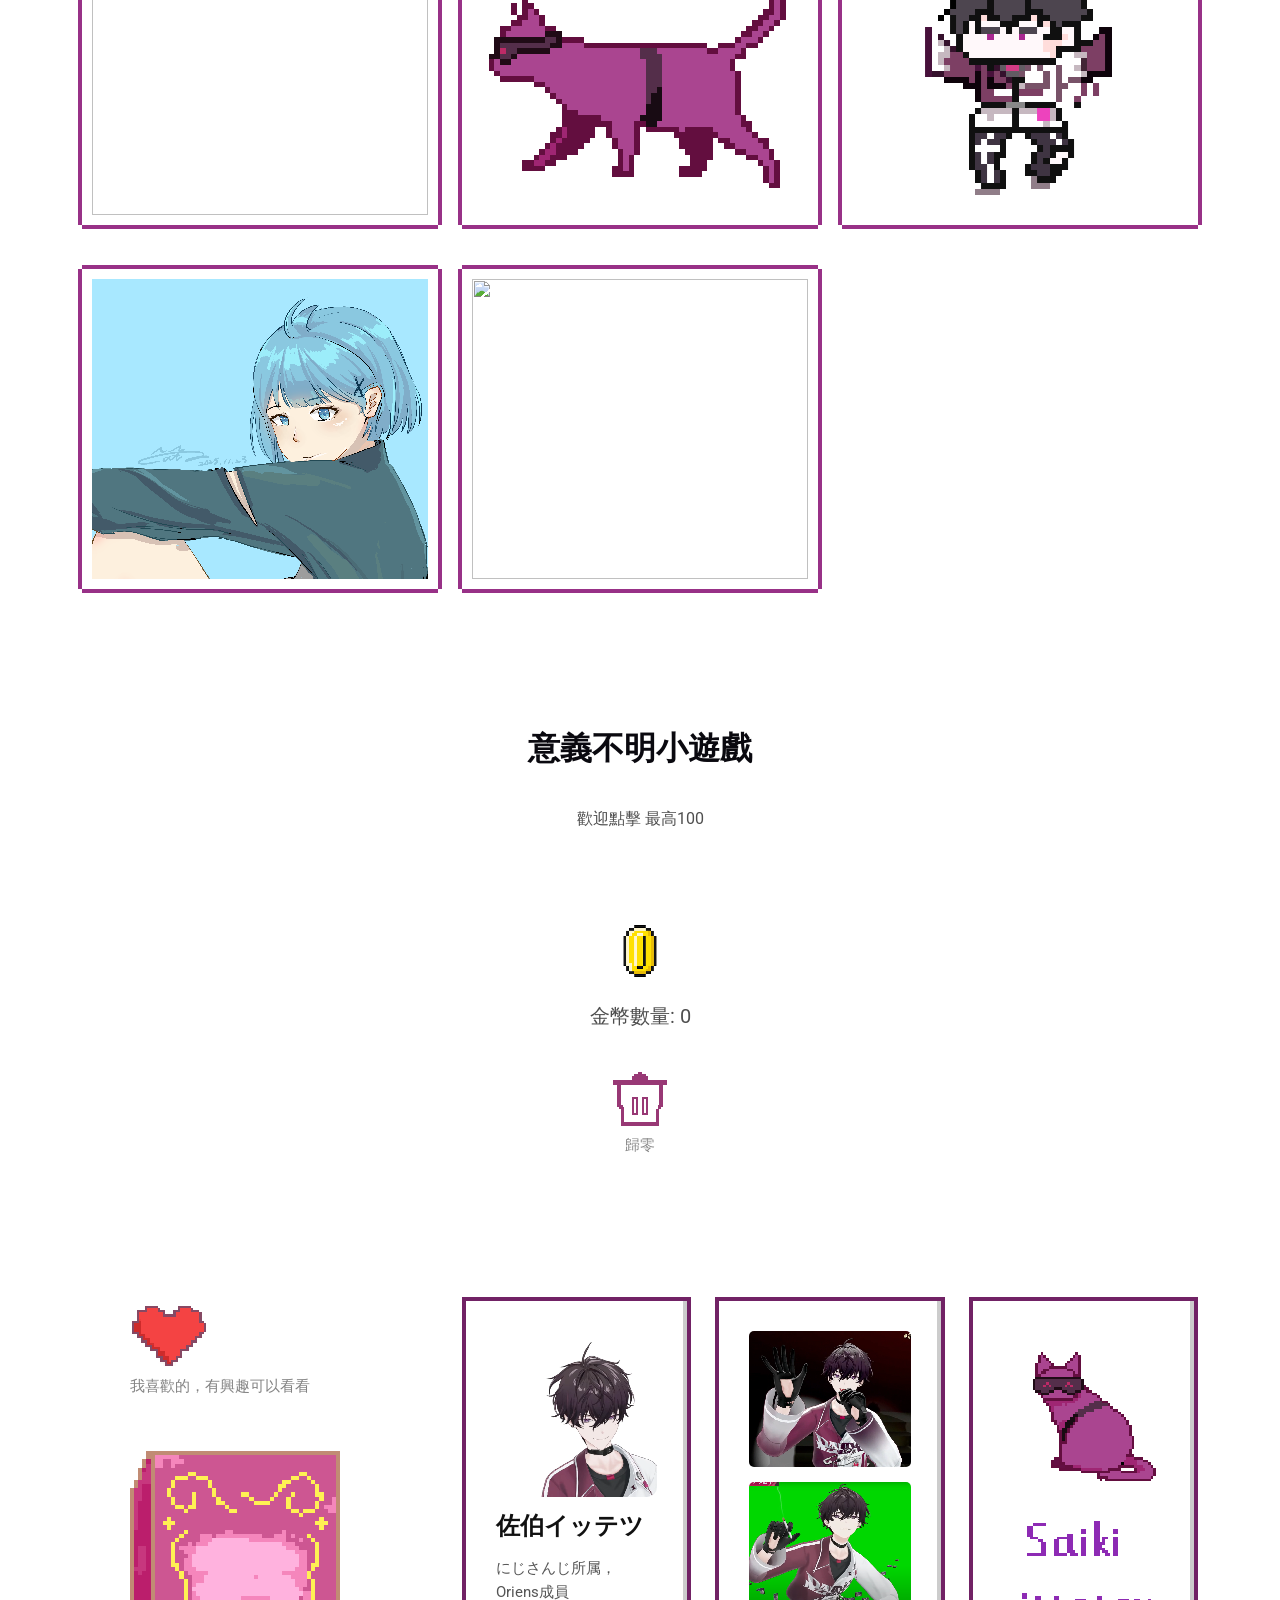
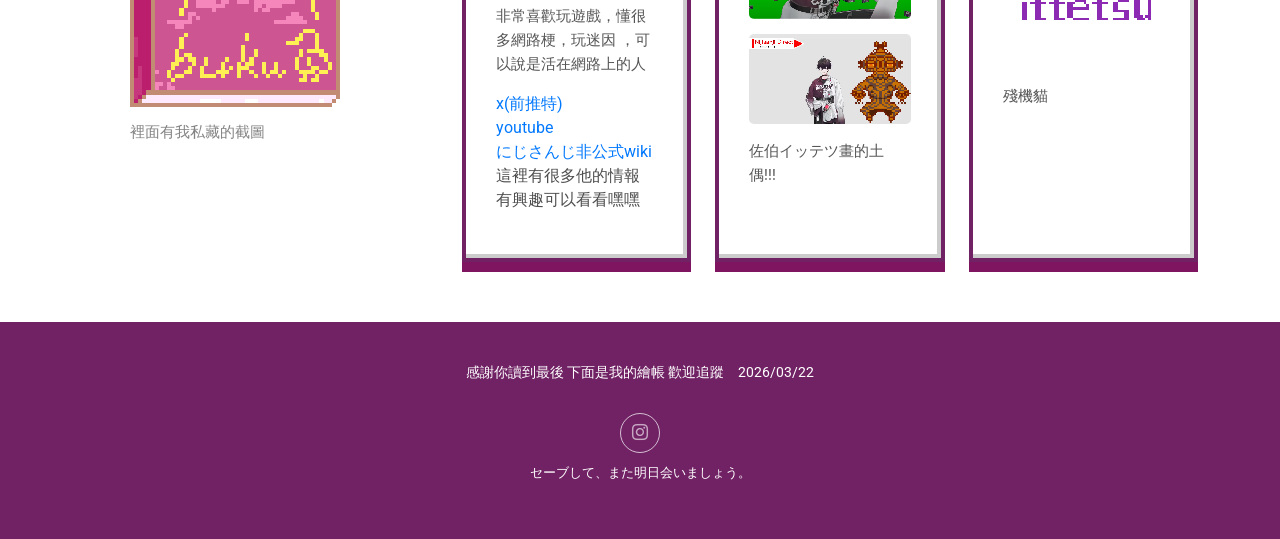
==== commit 52bb91c0: "增加了作業區的作業" ====
--- a/index.html
+++ b/index.html
@@ -85,7 +85,7 @@
      <i class="bi bi-chevron-down toggle-dropdown"></i>
       </a>
       <ul>
-        <li><a href="world.html">2026_WATERPUZZLE</a></li>
+        <li><a href="world.html">作業1</a></li>
         </ul>
     </li>
   </ul>
@@ -414,13 +414,18 @@
         <div class="row gy-4">
 
           <div class="col-lg-4" data-aos="fade-up" data-aos-delay="100">
-            <div class="content px-xl-5">
-              <img src="assets/img/like.png" width="30%" style="image-rendering: pixelated;">
-              <p>
-                我喜歡的，有興趣可以看看
-              </p>
+             <div class="content px-xl-5">
+                <img src="assets/img/like.png" width="30%" style="image-rendering: pixelated;">
+          
+                  <p style="margin-bottom: 15px;">我喜歡的，有興趣可以看看</p>
+            
+              <a href="like.html" class="stretched-link">
+                <img src="assets/img/botton/book.png" alt="新加入的圖片描述" class="hover-img" width="230" height="auto">
+              </a>
+              <p style="margin-top:10px;">裡面有我私藏的截圖</p>
             </div>
           </div>
+
 
           <div class="col-lg-8" data-aos="fade-up" data-aos-delay="200">
 
--- a/assets/css/main.css
+++ b/assets/css/main.css
@@ -473,7 +473,7 @@
 }
 
 .footer .social-links {
-  margin-top: 20px;
+  margin-top: 30px;
 }
 
 .footer .social-links a {
@@ -1756,6 +1756,106 @@
    background: #fff; padding: 0px; margin-bottom: 20px; box-shadow: 0 4px 0 0 #8a3ca6, 0 -4px 0 0 #8a3ca6, 4px 0 0 0 #8a3ca6, -4px 0 0 0 #8a3ca6;
 }
 
+
+.hover-img {
+  display: block;
+  width: 210px;
+  height: auto;
+  image-rendering: pixelated;
+  filter: brightness(1.2);
+  margin-top: 50px;
+  
+  /* 設定動畫過渡時間 */
+  transition: transform 0.2s ease-in-out;
+}
+
+/* 當滑鼠移上去時的效果 */
+.hover-img:hover {
+  transform: scale(1.10); /* 放大 1.15 倍 */
+ /* 順便再變亮一點點也可以 */
+}
+/* 圖片庫外層容器 */
+.gallery-container {
+  display: flex;
+  justify-content: center;
+  align-items: center;
+  padding: 50px 20px;
+  min-height: 80vh;
+}
+
+/* 電視機外框 */
+.tv-frame {
+  width: 100%;
+  max-width: 1000px; /* 根據你的電視圖片調整 */
+  aspect-ratio: 4/3; /* 維持螢幕比例 */
+  background: url('../img/terebi.jpg') no-repeat center center; /* 這裡放你的電視圖 */
+  background-size: contain;
+  padding: 8% 12% 15% 12%; /* 這裡要根據電視圖片的螢幕位置調整間距 */
+  box-sizing: border-box;
+}
+
+/* 九宮格佈局 */
+.pixel-grid {
+  display: grid;
+  grid-template-columns: repeat(3, 1fr);
+  grid-template-rows: repeat(3, 1fr);
+  gap: 10px;
+  width: 100%;
+  height: 100%;
+  margin-top: 100px;
+}
+
+/* 每一格的樣式 */
+.grid-item {
+  position: relative;
+  overflow: hidden;
+  border: 2px solid #333;
+  background-color: #000;
+  display: flex;
+  justify-content: center;
+  align-items: center;
+  text-decoration: none;
+  transition: transform 0.2s, border-color 0.2s;
+}
+
+.grid-item img {
+  width: 100%;
+  height: 100%;
+  object-fit: cover;
+  opacity: 0.8;
+}
+
+/* 懸浮效果 */
+.grid-item:hover {
+  transform: scale(1.05);
+  border-color: #908a92; /* 霓虹色或亮色 */
+  z-index: 10;
+}
+
+.grid-item:hover img {
+  opacity: 1;
+}
+
+/* 尚未解鎖的樣式 */
+.grid-item.lock {
+  background: #222;
+  color: #555;
+  font-size: 0.8rem;
+  cursor: not-allowed;
+}
+
+/* 標籤文字 */
+.item-label {
+  position: absolute;
+  bottom: 0;
+  background: rgba(0, 0, 0, 0.7);
+  color: white;
+  width: 100%;
+  text-align: center;
+  font-size: 12px;
+  padding: 2px 0;
+}
+
 /*--------------------------------------------------------------
 # Starter Section Section
 --------------------------------------------------------------*/
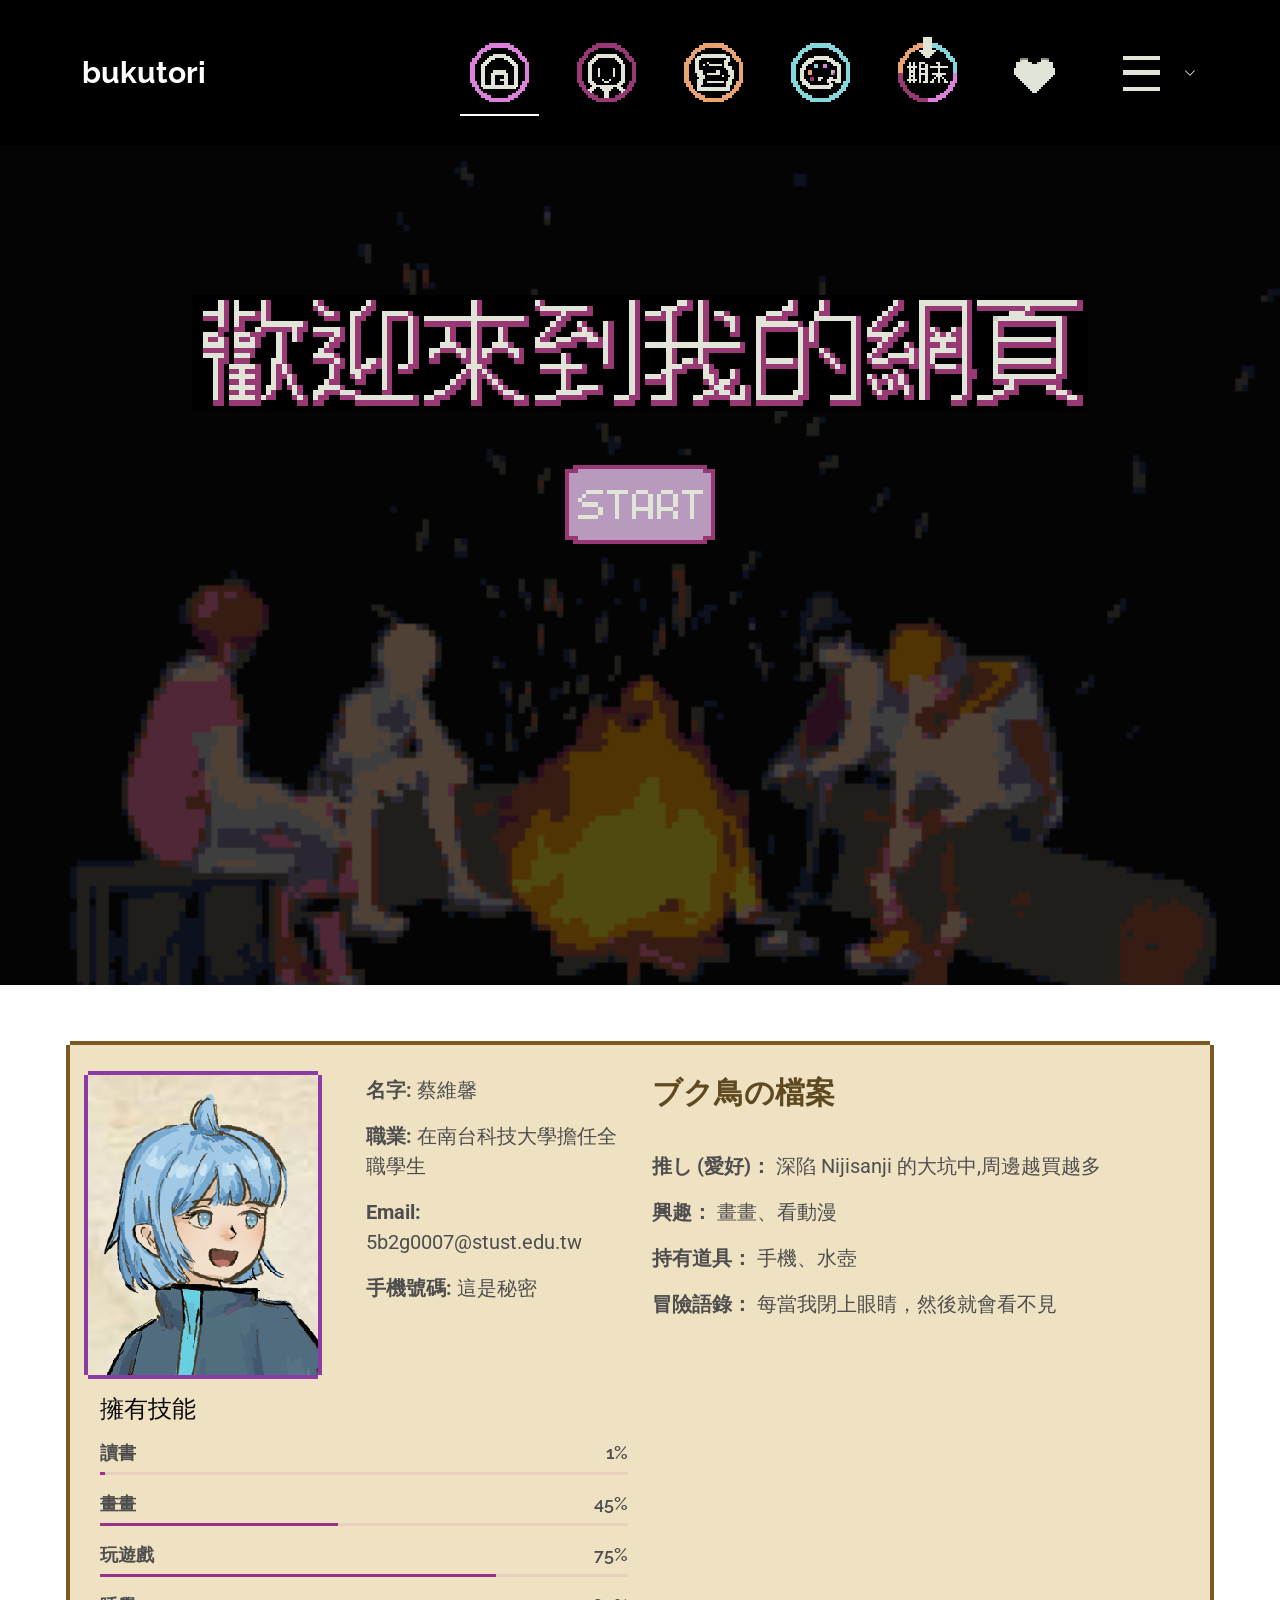
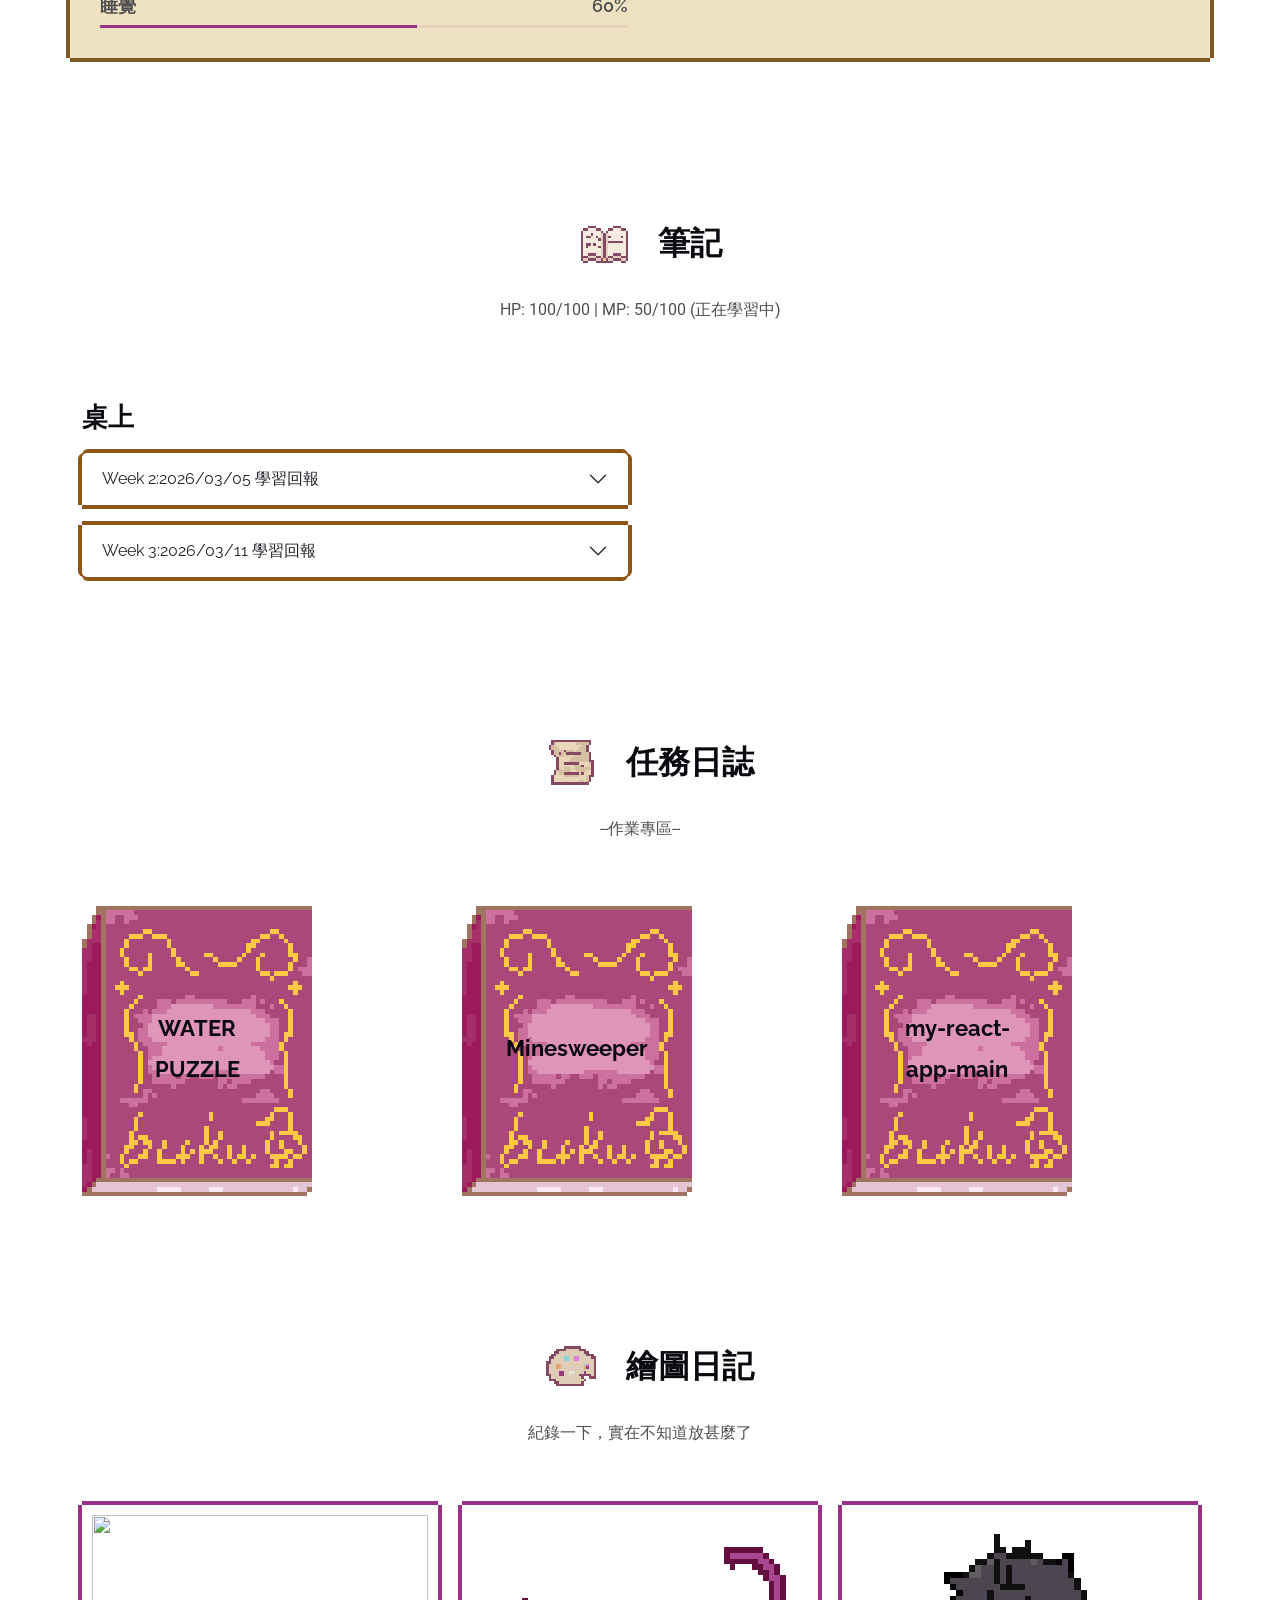
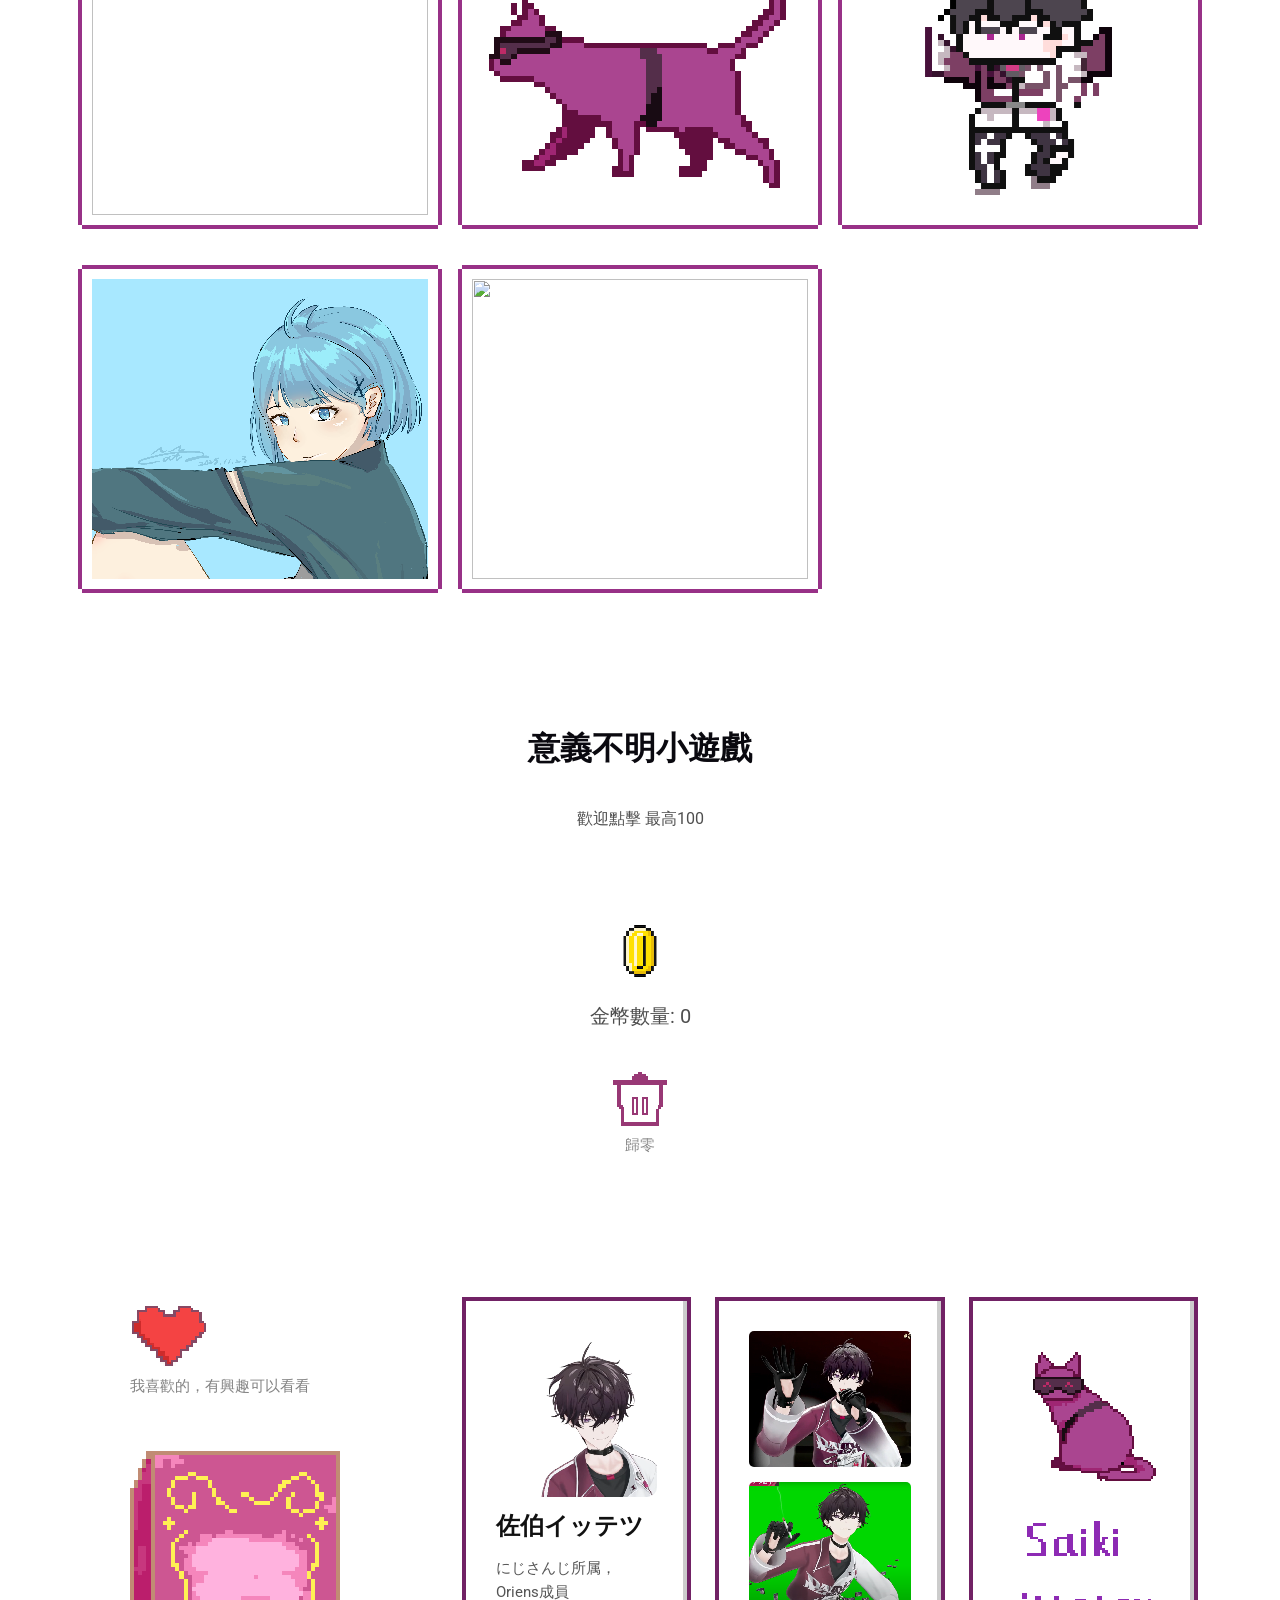
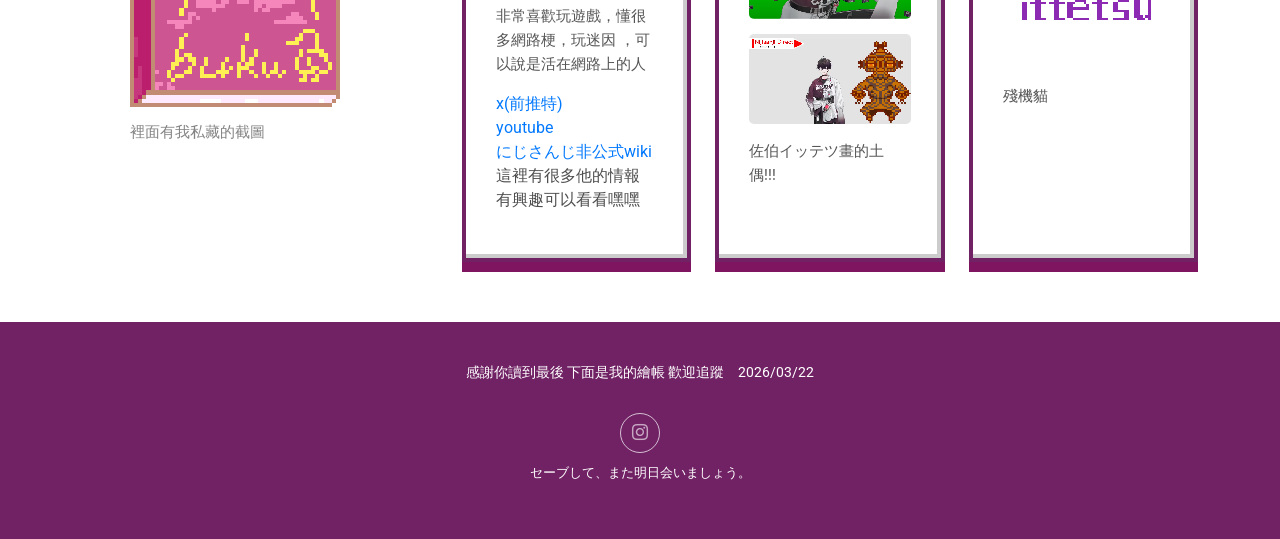
==== commit d9acb4a0: "增加了期末網頁" ====
--- a/index.html
+++ b/index.html
@@ -50,43 +50,53 @@
       <nav id="navmenu" class="navmenu">
   <ul>
     <li>
-      <a href="#hero" class="active">
+      <a href="#hero" class="active" title="首頁">
         <img src="assets/img/botton/1.png" alt="首頁" class="nav-pixel-icon">
          </a>
     </li>
 
     <li>
-      <a href="#about">
+      <a href="#about" title="關於我">
         <img src="assets/img/botton/12.png" alt="關於我" class="nav-pixel-icon">
       </a>
     </li>
 
     <li>
-      <a href="#services">
+      <a href="#services" title="任務日誌">
         <img src="assets/img/botton/13.png" alt="任務日誌" class="nav-pixel-icon">
       </a>
     </li>
 
     <li>
-      <a href="#portfolio">
+      <a href="#portfolio" title="繪圖日記">
         <img src="assets/img/botton/14.png" alt="繪圖日記" class="nav-pixel-icon">
       </a>
     </li>
 
     <li>
-      <a href="#faq">
+      <a href="https://bukutori.github.io/oyakimatu/" target="_blank" rel="noopener noreferrer" title="期末網頁">
+        <img src="assets/img/botton/kimatu.png" alt="期末網頁" class="nav-pixel-icon floating-btn">
+      </a>
+    </li>
+
+    <li>
+      <a href="#faq" title="喜歡的">
         <img src="assets/img/like2.png" alt="喜歡的" class="nav-pixel-icon">
       </a>
     </li>
     
     <li class="dropdown">
-      <a href="#">
+      <a href="#" title="快選單">
         <img src="assets/img/botton/15.png" alt="快選單" class="nav-pixel-icon">
      <i class="bi bi-chevron-down toggle-dropdown"></i>
       </a>
       <ul>
-        <li><a href="world.html">作業1</a></li>
-        </ul>
+        <li><a href="world.html">作業1-WATER PUZZLE</a></li>
+        <li><a href="world2.html">作業2-Minesweeper</a></li>
+        <li><a href="world3.html">作業3-my-react-app-main</a></li>
+        <li><a href="like.html">(*´∀`)~♥</a></li>
+        <li><a href="https://bukutori.github.io/oyakimatu/" target="_blank">期末網頁</a></li>
+      </ul>
     </li>
   </ul>
   <i class="mobile-nav-toggle d-xl-none bi bi-list"></i>
@@ -294,6 +304,16 @@
             </div>
           </div><!-- End Service Item -->
 
+          <div class="col-lg-4 col-md-6" data-aos="fade-up" data-aos-delay="100">
+            <div class="service-item  position-relative">
+              <div class="icon"><i class="bi bi-activity"></i></div>
+               <a href="world3.html" class="stretched-link">
+                <h4>my-react-</h4>
+                <h4>app-main</h4>
+              </a>
+            </div>
+          </div><!-- End Service Item -->
+
         </div>
       </div>
 
--- a/assets/css/main.css
+++ b/assets/css/main.css
@@ -1864,4 +1864,18 @@
 }
 #preloader {
   display: none !important;
+}
+
+/* 漂浮動畫 */
+.floating-btn {
+  animation: float 1s ease-in-out infinite;
+}
+
+@keyframes float {
+  0%, 100% {
+    transform: translateY(0px);
+  }
+  50% {
+    transform: translateY(-15px);
+  }
 }
